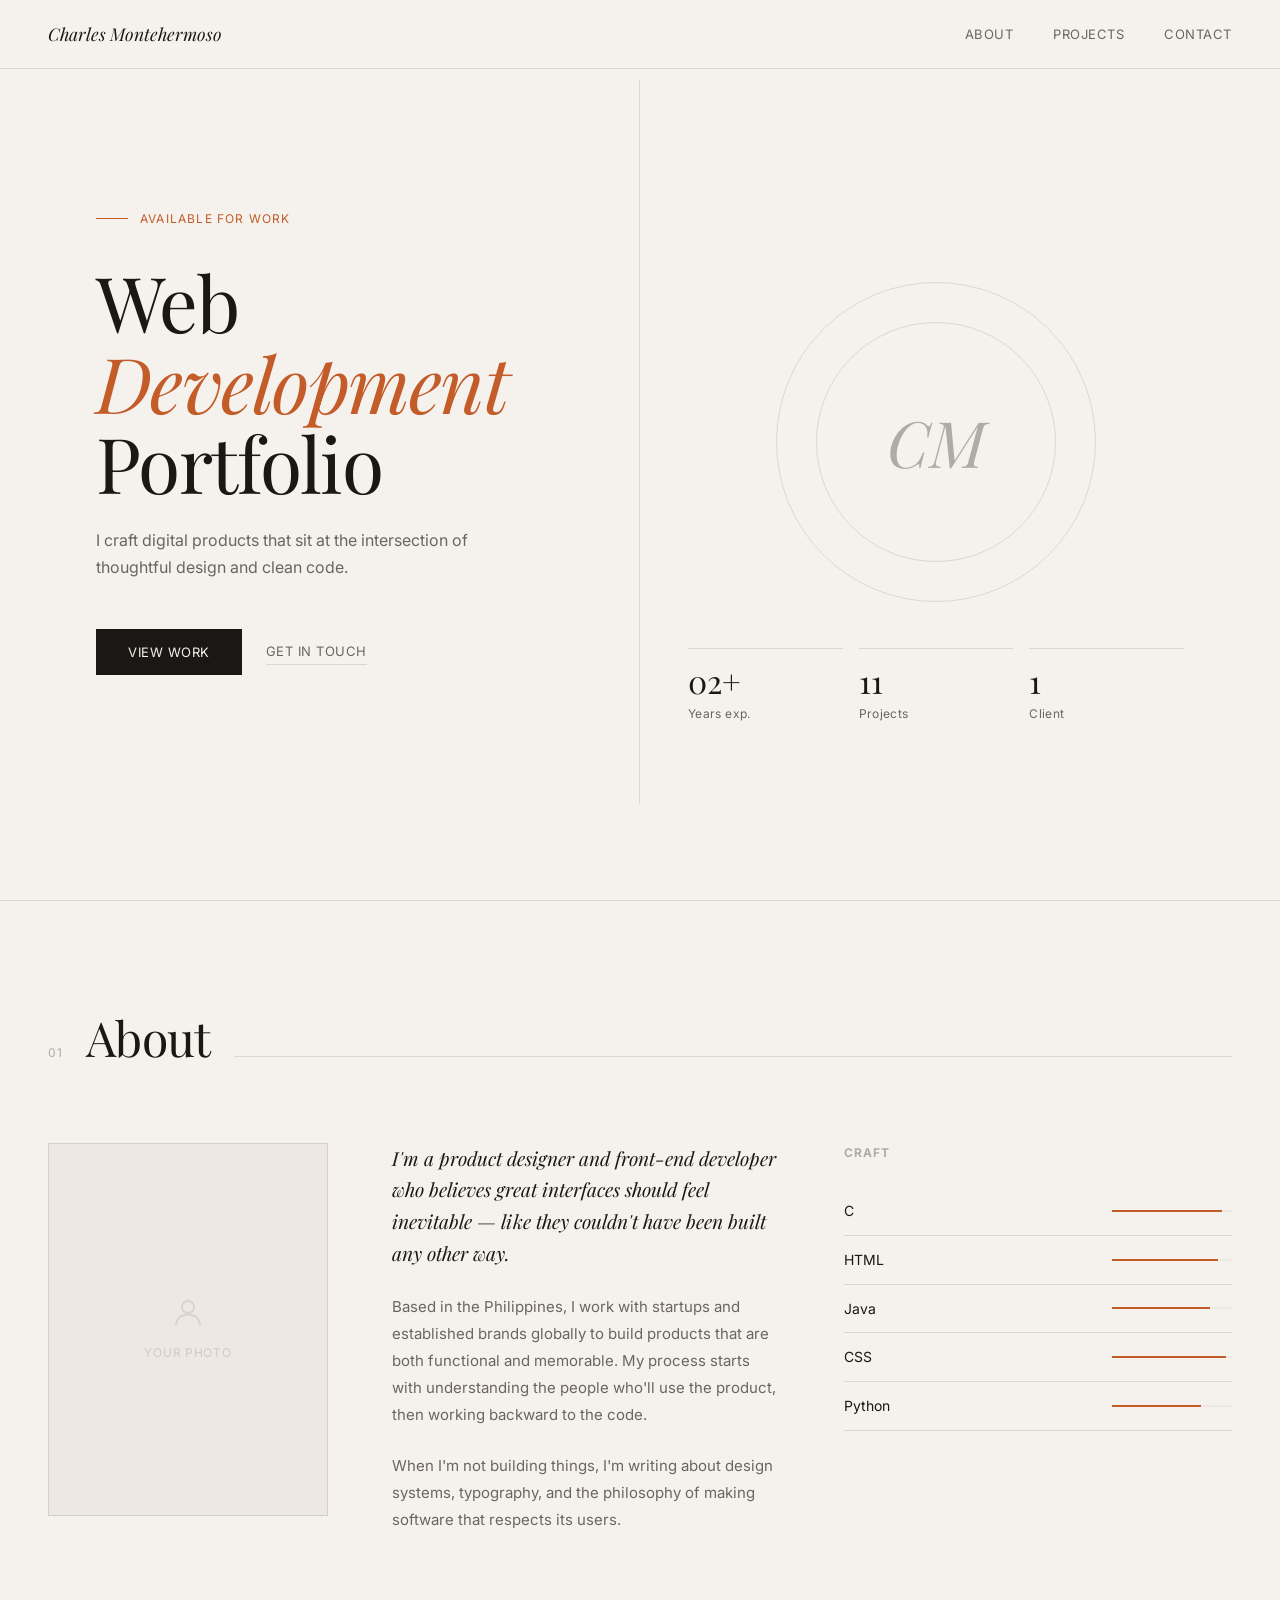
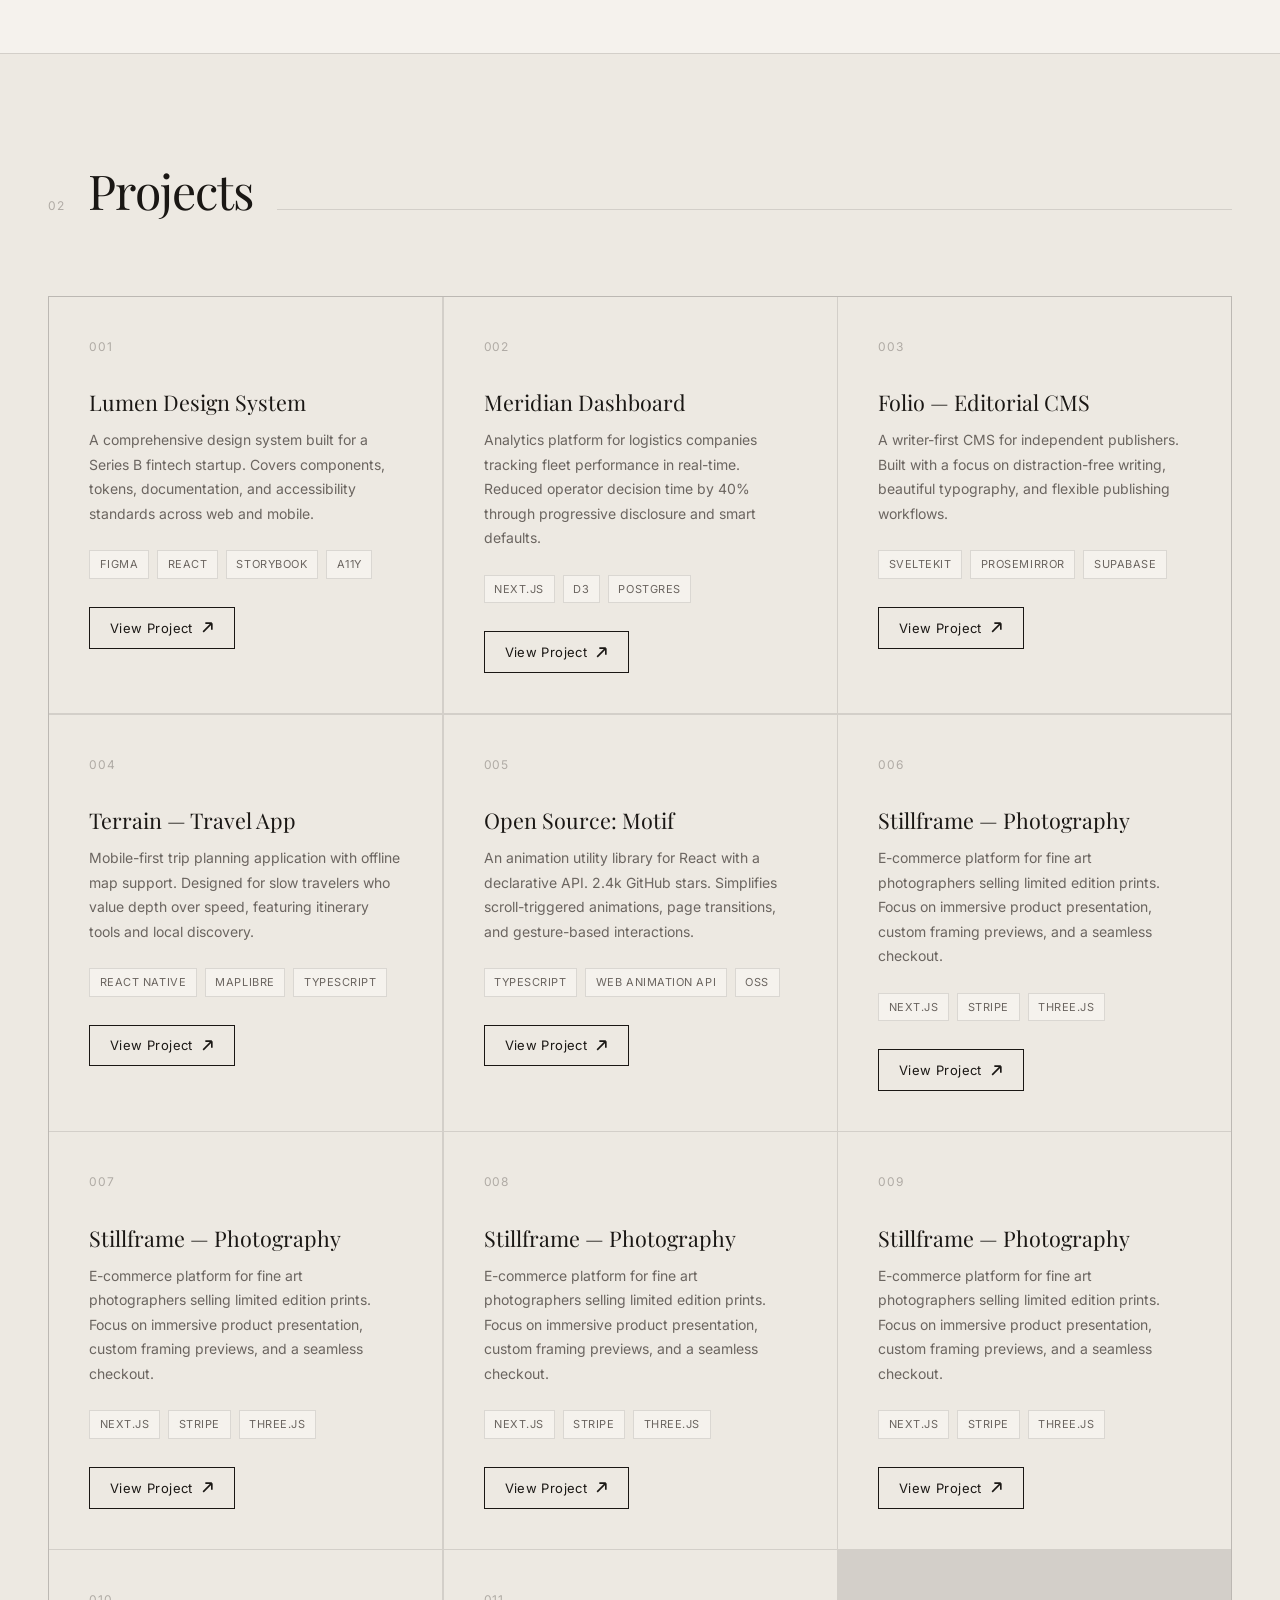
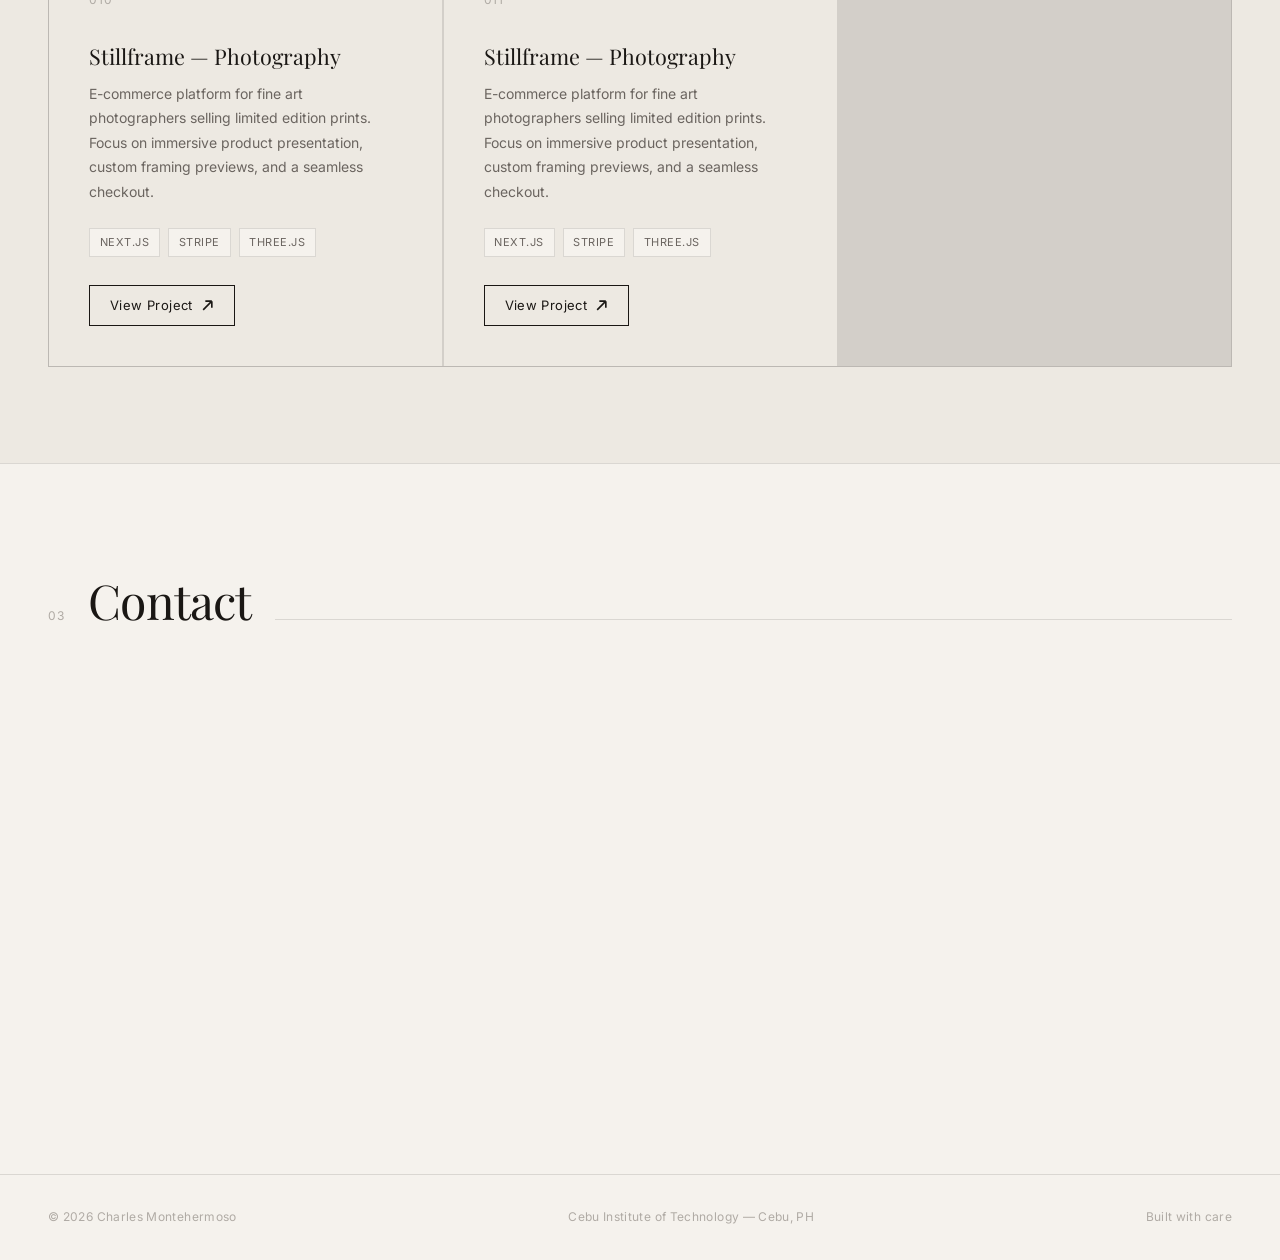
==== index.html @ 0e02dfb5 "first revise" ====
<!DOCTYPE html>
<html lang="en">
<head>
  <meta charset="UTF-8">
  <meta name="viewport" content="width=device-width, initial-scale=1.0">
  <title>Portfolio — Charles Montehermoso</title>
  <link href="https://fonts.googleapis.com/css2?family=Playfair+Display:ital,wght@0,400;0,500;1,400&family=Inter:wght@300;400;500&display=swap" rel="stylesheet">
  <link rel="stylesheet" href="style.css">
</head>
<body>

<nav>
  <a class="nav-logo" href="#hero">Charles Montehermoso</a>
  <ul class="nav-links">
    <li><a href="#about">About</a></li>
    <li><a href="#projects">Projects</a></li>
    <li><a href="#contact">Contact</a></li>
  </ul>
</nav>

<!-- HERO -->
<section id="hero">
  <div class="hero-left">
    <div class="hero-tag">Available for work</div>
    <h1 class="hero-name">
      Web<br><em>Development</em><br>Portfolio
    </h1>
    <p class="hero-desc">I craft digital products that sit at the intersection of thoughtful design and clean code.</p>
    <div class="hero-cta">
      <a class="btn-primary" href="#projects">View work</a>
      <a class="btn-secondary" href="#contact">Get in touch</a>
    </div>
  </div>
  <div class="hero-right">
    <div class="hero-graphic"></div>
    <div class="hero-stats">
      <div class="stat">
        <div class="stat-num">02+</div>
        <div class="stat-label">Years exp.</div>
      </div>
      <div class="stat">
        <div class="stat-num">11</div>
        <div class="stat-label">Projects</div>
      </div>
      <div class="stat">
        <div class="stat-num">1</div>
        <div class="stat-label">Client</div>
      </div>
    </div>
  </div>
</section>

<!-- ABOUT -->
<section id="about">
  <div class="section-header">
    <span class="section-num">01</span>
    <h2 class="section-title">About</h2>
    <div class="section-line"></div>
  </div>
  <div class="about-grid">

    <div class="about-photo fade-in">
      <div class="about-photo-placeholder">
        <svg viewBox="0 0 24 24" fill="none" stroke="currentColor" stroke-width="1.2">
          <circle cx="12" cy="8" r="4"/>
          <path d="M4 20c0-4 3.6-7 8-7s8 3 8 7"/>
        </svg>
        <span>Your photo</span>
      </div>
    </div>

    <div class="about-text fade-in">
      <p>I'm a product designer and front-end developer who believes great interfaces should feel inevitable — like they couldn't have been built any other way.</p>
      <p>Based in the Philippines, I work with startups and established brands globally to build products that are both functional and memorable. My process starts with understanding the people who'll use the product, then working backward to the code.</p>
      <p>When I'm not building things, I'm writing about design systems, typography, and the philosophy of making software that respects its users.</p>
    </div>

    <div class="about-skills fade-in">
      <h3>Craft</h3>
      <div class="skill-row">
        <span class="skill-name">C</span>
        <div class="skill-bar"><div class="skill-fill" style="width:92%;animation-delay:0.1s"></div></div>
      </div>
      <div class="skill-row">
        <span class="skill-name">HTML</span>
        <div class="skill-bar"><div class="skill-fill" style="width:88%;animation-delay:0.2s"></div></div>
      </div>
      <div class="skill-row">
        <span class="skill-name">Java</span>
        <div class="skill-bar"><div class="skill-fill" style="width:82%;animation-delay:0.3s"></div></div>
      </div>
      <div class="skill-row">
        <span class="skill-name">CSS</span>
        <div class="skill-bar"><div class="skill-fill" style="width:95%;animation-delay:0.4s"></div></div>
      </div>
      <div class="skill-row">
        <span class="skill-name">Python</span>
        <div class="skill-bar"><div class="skill-fill" style="width:74%;animation-delay:0.5s"></div></div>
      </div>
    </div>

  </div>
</section>

<!-- PROJECTS -->
<section id="projects">
  <div class="section-header">
    <span class="section-num">02</span>
    <h2 class="section-title">Projects</h2>
    <div class="section-line"></div>
  </div>
  <div class="projects-grid">

    <div class="project-card fade-in">
      <div class="project-num">001</div>
      <h3 class="project-title">Lumen Design System</h3>
      <p class="project-desc">A comprehensive design system built for a Series B fintech startup. Covers components, tokens, documentation, and accessibility standards across web and mobile.</p>
      <div class="project-tags">
        <span class="tag">Figma</span>
        <span class="tag">React</span>
        <span class="tag">Storybook</span>
        <span class="tag">A11y</span>
      </div>
      <a class="btn-view-project" href="">View Project <svg viewBox="0 0 12 12" fill="none" stroke="currentColor" stroke-width="1.5"><path d="M2 10L10 2M10 2H4M10 2v6"/></svg></a>
    </div>

    <div class="project-card fade-in">
      <div class="project-num">002</div>
      <h3 class="project-title">Meridian Dashboard</h3>
      <p class="project-desc">Analytics platform for logistics companies tracking fleet performance in real-time. Reduced operator decision time by 40% through progressive disclosure and smart defaults.</p>
      <div class="project-tags">
        <span class="tag">Next.js</span>
        <span class="tag">D3</span>
        <span class="tag">Postgres</span>
      </div>
      <a class="btn-view-project" href="">View Project <svg viewBox="0 0 12 12" fill="none" stroke="currentColor" stroke-width="1.5"><path d="M2 10L10 2M10 2H4M10 2v6"/></svg></a>
    </div>

    <div class="project-card fade-in">
      <div class="project-num">003</div>
      <h3 class="project-title">Folio — Editorial CMS</h3>
      <p class="project-desc">A writer-first CMS for independent publishers. Built with a focus on distraction-free writing, beautiful typography, and flexible publishing workflows.</p>
      <div class="project-tags">
        <span class="tag">SvelteKit</span>
        <span class="tag">ProseMirror</span>
        <span class="tag">Supabase</span>
      </div>
      <a class="btn-view-project" href="">View Project <svg viewBox="0 0 12 12" fill="none" stroke="currentColor" stroke-width="1.5"><path d="M2 10L10 2M10 2H4M10 2v6"/></svg></a>
    </div>

    <div class="project-card fade-in">
      <div class="project-num">004</div>
      <h3 class="project-title">Terrain — Travel App</h3>
      <p class="project-desc">Mobile-first trip planning application with offline map support. Designed for slow travelers who value depth over speed, featuring itinerary tools and local discovery.</p>
      <div class="project-tags">
        <span class="tag">React Native</span>
        <span class="tag">MapLibre</span>
        <span class="tag">TypeScript</span>
      </div>
      <a class="btn-view-project" href="">View Project <svg viewBox="0 0 12 12" fill="none" stroke="currentColor" stroke-width="1.5"><path d="M2 10L10 2M10 2H4M10 2v6"/></svg></a>
    </div>

    <div class="project-card fade-in">
      <div class="project-num">005</div>
      <h3 class="project-title">Open Source: Motif</h3>
      <p class="project-desc">An animation utility library for React with a declarative API. 2.4k GitHub stars. Simplifies scroll-triggered animations, page transitions, and gesture-based interactions.</p>
      <div class="project-tags">
        <span class="tag">TypeScript</span>
        <span class="tag">Web Animation API</span>
        <span class="tag">OSS</span>
      </div>
      <a class="btn-view-project" href="">View Project <svg viewBox="0 0 12 12" fill="none" stroke="currentColor" stroke-width="1.5"><path d="M2 10L10 2M10 2H4M10 2v6"/></svg></a>
    </div>

    <div class="project-card fade-in">
      <div class="project-num">006</div>
      <h3 class="project-title">Stillframe — Photography</h3>
      <p class="project-desc">E-commerce platform for fine art photographers selling limited edition prints. Focus on immersive product presentation, custom framing previews, and a seamless checkout.</p>
      <div class="project-tags">
        <span class="tag">Next.js</span>
        <span class="tag">Stripe</span>
        <span class="tag">Three.js</span>
      </div>
      <a class="btn-view-project" href="">View Project <svg viewBox="0 0 12 12" fill="none" stroke="currentColor" stroke-width="1.5"><path d="M2 10L10 2M10 2H4M10 2v6"/></svg></a>
    </div>

    <div class="project-card fade-in">
      <div class="project-num">007</div>
      <h3 class="project-title">Stillframe — Photography</h3>
      <p class="project-desc">E-commerce platform for fine art photographers selling limited edition prints. Focus on immersive product presentation, custom framing previews, and a seamless checkout.</p>
      <div class="project-tags">
        <span class="tag">Next.js</span>
        <span class="tag">Stripe</span>
        <span class="tag">Three.js</span>
      </div>
      <a class="btn-view-project" href="">View Project <svg viewBox="0 0 12 12" fill="none" stroke="currentColor" stroke-width="1.5"><path d="M2 10L10 2M10 2H4M10 2v6"/></svg></a>
    </div>

    <div class="project-card fade-in">
      <div class="project-num">008</div>
      <h3 class="project-title">Stillframe — Photography</h3>
      <p class="project-desc">E-commerce platform for fine art photographers selling limited edition prints. Focus on immersive product presentation, custom framing previews, and a seamless checkout.</p>
      <div class="project-tags">
        <span class="tag">Next.js</span>
        <span class="tag">Stripe</span>
        <span class="tag">Three.js</span>
      </div>
      <a class="btn-view-project" href="">View Project <svg viewBox="0 0 12 12" fill="none" stroke="currentColor" stroke-width="1.5"><path d="M2 10L10 2M10 2H4M10 2v6"/></svg></a>
    </div>

    <div class="project-card fade-in">
      <div class="project-num">009</div>
      <h3 class="project-title">Stillframe — Photography</h3>
      <p class="project-desc">E-commerce platform for fine art photographers selling limited edition prints. Focus on immersive product presentation, custom framing previews, and a seamless checkout.</p>
      <div class="project-tags">
        <span class="tag">Next.js</span>
        <span class="tag">Stripe</span>
        <span class="tag">Three.js</span>
      </div>
      <a class="btn-view-project" href="">View Project <svg viewBox="0 0 12 12" fill="none" stroke="currentColor" stroke-width="1.5"><path d="M2 10L10 2M10 2H4M10 2v6"/></svg></a>
    </div>

    <div class="project-card fade-in">
      <div class="project-num">010</div>
      <h3 class="project-title">Stillframe — Photography</h3>
      <p class="project-desc">E-commerce platform for fine art photographers selling limited edition prints. Focus on immersive product presentation, custom framing previews, and a seamless checkout.</p>
      <div class="project-tags">
        <span class="tag">Next.js</span>
        <span class="tag">Stripe</span>
        <span class="tag">Three.js</span>
      </div>
      <a class="btn-view-project" href="">View Project <svg viewBox="0 0 12 12" fill="none" stroke="currentColor" stroke-width="1.5"><path d="M2 10L10 2M10 2H4M10 2v6"/></svg></a>
    </div>

    <div class="project-card fade-in">
      <div class="project-num">011</div>
      <h3 class="project-title">Stillframe — Photography</h3>
      <p class="project-desc">E-commerce platform for fine art photographers selling limited edition prints. Focus on immersive product presentation, custom framing previews, and a seamless checkout.</p>
      <div class="project-tags">
        <span class="tag">Next.js</span>
        <span class="tag">Stripe</span>
        <span class="tag">Three.js</span>
      </div>
      <a class="btn-view-project" href="">View Project <svg viewBox="0 0 12 12" fill="none" stroke="currentColor" stroke-width="1.5"><path d="M2 10L10 2M10 2H4M10 2v6"/></svg></a>
    </div>
  </div>
</section>

<!-- CONTACT -->
<section id="contact">
  <div class="section-header">
    <span class="section-num">03</span>
    <h2 class="section-title">Contact</h2>
    <div class="section-line"></div>
  </div>
  <div class="contact-grid">

    <div class="fade-in">
      <p class="contact-intro">Have a project in mind? I'd love to hear about it.</p>
      <div class="contact-links">
        <a class="contact-link" href="mailto:charles.montehermoso@cit.edu">
          <span>charles.montehermoso@cit.edu</span>
          <span>Email</span>
        </a>
        <a class="contact-link" href="#">
          <span>@charlesmontehermoso</span>
          <span>Twitter / X</span>
        </a>
        <a class="contact-link" href="#">
          <span>ALonelyMoose</span>
          <span>GitHub</span>
        </a>
        <a class="contact-link" href="#">
          <span>Charles Montehermoso</span>
          <span>LinkedIn</span>
        </a>
      </div>
    </div>

    <div class="contact-form fade-in">
      <input class="form-field" type="text" placeholder="Your name">
      <input class="form-field" type="email" placeholder="Email address">
      <textarea class="form-field" rows="5" placeholder="Tell me about your project..."></textarea>
      <button class="form-submit" onclick="this.textContent='Sent ✓';this.style.background='#2a7a4a'">Send message</button>
    </div>

  </div>
</section>

<footer>
  <span>© 2026 Charles Montehermoso</span>
  <span>Cebu Institute of Technology — Cebu, PH</span>
  <span>Built with care</span>
</footer>

<script>
  const observer = new IntersectionObserver((entries) => {
    entries.forEach((entry, i) => {
      if (entry.isIntersecting) {
        setTimeout(() => entry.target.classList.add('visible'), i * 80);
      }
    });
  }, { threshold: 0.1 });

  document.querySelectorAll('.fade-in').forEach(el => observer.observe(el));
</script>

</body>
</html>
---- style.css ----
*, *::before, *::after {
  box-sizing: border-box;
  margin: 0;
  padding: 0;
}

:root {
  --ink: #1a1714;
  --ink-muted: #6b6560;
  --ink-faint: #b0aba5;
  --paper: #f5f2ed;
  --paper-warm: #ede9e2;
  --accent: #c45c2a;
  --accent-light: #f0e0d6;
  --border: rgba(26, 23, 20, 0.12);
  --sans: 'Inter', system-ui, sans-serif;
  --serif: 'Playfair Display', Georgia, serif;
}

html {
  scroll-behavior: smooth;
}

body {
  font-family: var(--sans);
  background: var(--paper);
  color: var(--ink);
  font-size: 14px;
  line-height: 1.7;
  cursor: crosshair;
}

/* ─── NAV ─────────────────────────────────────────── */

nav {
  position: fixed;
  top: 0;
  left: 0;
  right: 0;
  z-index: 100;
  display: flex;
  justify-content: space-between;
  align-items: center;
  padding: 1.2rem 3rem;
  background: rgba(245, 242, 237, 0.85);
  backdrop-filter: blur(12px);
  border-bottom: 1px solid var(--border);
}

.nav-logo {
  font-family: var(--serif);
  font-size: 1.1rem;
  color: var(--ink);
  text-decoration: none;
  font-style: italic;
}

.nav-links {
  display: flex;
  gap: 2.5rem;
  list-style: none;
}

.nav-links a {
  text-decoration: none;
  color: var(--ink-muted);
  font-size: 13px;
  letter-spacing: 0.04em;
  text-transform: uppercase;
  transition: color 0.2s;
  position: relative;
}

.nav-links a::after {
  content: '';
  position: absolute;
  bottom: -2px;
  left: 0;
  right: 0;
  height: 1px;
  background: var(--accent);
  transform: scaleX(0);
  transition: transform 0.2s;
  transform-origin: left;
}

.nav-links a:hover {
  color: var(--ink);
}

.nav-links a:hover::after {
  transform: scaleX(1);
}

/* ─── HERO ────────────────────────────────────────── */

#hero {
  min-height: 100vh;
  display: grid;
  grid-template-columns: 1fr 1fr;
  padding-top: 5rem;
}

.hero-left {
  padding: 5rem 3rem;
  display: flex;
  flex-direction: column;
  justify-content: center;
  border-right: 1px solid var(--border);
}

.hero-tag {
  font-size: 12px;
  letter-spacing: 0.1em;
  text-transform: uppercase;
  color: var(--accent);
  margin-bottom: 2rem;
  display: flex;
  align-items: center;
  gap: 0.75rem;
}

.hero-tag::before {
  content: '';
  display: block;
  width: 2rem;
  height: 1px;
  background: var(--accent);
}

.hero-name {
  font-family: var(--serif);
  font-size: clamp(3.5rem, 6vw, 5.5rem);
  font-weight: 300;
  line-height: 1.05;
  letter-spacing: -0.02em;
  color: var(--ink);
  margin-bottom: 1.5rem;
}

.hero-name em {

  color: var(--accent);
}

.hero-desc {
  font-size: 16px;
  color: var(--ink-muted);
  max-width: 380px;
  line-height: 1.7;
  margin-bottom: 3rem;
}

.hero-cta {
  display: inline-flex;
  gap: 1.5rem;
  align-items: center;
}

.btn-primary {
  background: var(--ink);
  color: var(--paper);
  padding: 0.75rem 2rem;
  text-decoration: none;
  font-size: 13px;
  letter-spacing: 0.04em;
  text-transform: uppercase;
  transition: background 0.2s, transform 0.1s;
  cursor: pointer;
  border: none;
}

.btn-primary:hover {
  background: var(--accent);
}

.btn-secondary {
  color: var(--ink-muted);
  text-decoration: none;
  font-size: 13px;
  letter-spacing: 0.04em;
  text-transform: uppercase;
  border-bottom: 1px solid var(--border);
  padding-bottom: 2px;
  transition: color 0.2s, border-color 0.2s;
}

.btn-secondary:hover {
  color: var(--ink);
  border-color: var(--ink);
}

.hero-right {
  padding: 5rem 3rem;
  display: flex;
  flex-direction: column;
  justify-content: flex-end;
  position: relative;
  overflow: hidden;
}

.hero-graphic {
  position: absolute;
  top: 50%;
  left: 50%;
  transform: translate(-50%, -50%);
  width: 320px;
  height: 320px;
  border-radius: 50%;
  border: 1px solid var(--border);
  display: flex;
  align-items: center;
  justify-content: center;
}

.hero-graphic::before {
  content: '';
  width: 240px;
  height: 240px;
  border-radius: 50%;
  border: 1px solid var(--border);
  position: absolute;
  animation: spin 20s linear infinite;
}

.hero-graphic::after {
  content: 'CM';
  font-family: var(--serif);
  font-size: 4rem;
  font-style: italic;
  color: var(--ink-faint);
  font-weight: 300;
}

@keyframes spin {
  from { transform: rotate(0deg) translate(60px) rotate(0deg); }
  to   { transform: rotate(360deg) translate(60px) rotate(-360deg); }
}

.hero-stats {
  display: grid;
  grid-template-columns: repeat(3, 1fr);
  gap: 1rem;
  position: relative;
  z-index: 1;
}

.stat {
  border-top: 1px solid var(--border);
  padding-top: 1rem;
}

.stat-num {
  font-family: var(--serif);
  font-size: 2rem;
  font-weight: 300;
  color: var(--ink);
  line-height: 1;
  margin-bottom: 0.4rem;
}

.stat-label {
  font-size: 12px;
  color: var(--ink-muted);
  letter-spacing: 0.03em;
}

/* ─── SECTIONS (shared) ───────────────────────────── */

section {
  padding: 6rem 3rem;
}

.section-header {
  display: flex;
  align-items: baseline;
  gap: 1.5rem;
  margin-bottom: 4rem;
}

.section-num {
  font-size: 12px;
  color: var(--ink-faint);
  letter-spacing: 0.06em;
}

.section-title {
  font-family: var(--serif);
  font-size: clamp(2rem, 4vw, 3rem);
  font-weight: 300;
  letter-spacing: -0.02em;
  color: var(--ink);
}

.section-line {
  flex: 1;
  height: 1px;
  background: var(--border);
}

/* ─── ABOUT ───────────────────────────────────────── */

#about {
  border-top: 1px solid var(--border);
}

.about-grid {
  display: grid;
  grid-template-columns: 280px 1fr 1fr;
  gap: 4rem;
  align-items: start;
}

.about-photo {
  width: 100%;
  aspect-ratio: 3 / 4;
  background: var(--paper-warm);
  border: 1px solid var(--border);
  display: flex;
  flex-direction: column;
  align-items: center;
  justify-content: center;
  gap: 0.75rem;
  color: var(--ink-faint);
  position: relative;
  overflow: hidden;
}

.about-photo img {
  width: 100%;
  height: 100%;
  object-fit: cover;
  display: block;
}

.about-photo-placeholder {
  display: flex;
  flex-direction: column;
  align-items: center;
  gap: 0.75rem;
}

.about-photo-placeholder svg {
  width: 36px;
  height: 36px;
  opacity: 0.35;
}

.about-photo-placeholder span {
  font-size: 12px;
  letter-spacing: 0.06em;
  text-transform: uppercase;
  opacity: 0.5;
}

.about-text p {
  color: var(--ink-muted);
  line-height: 1.8;
  margin-bottom: 1.5rem;
  font-size: 15px;
}

.about-text p:first-child {
  font-family: var(--serif);
  font-size: 1.2rem;
  font-weight: 400;
  color: var(--ink);
  line-height: 1.65;
  font-style: italic;
}

.about-skills h3 {
  font-size: 12px;
  letter-spacing: 0.08em;
  text-transform: uppercase;
  color: var(--ink-faint);
  margin-bottom: 1.5rem;
}

.skill-row {
  display: flex;
  align-items: center;
  justify-content: space-between;
  padding: 0.75rem 0;
  border-bottom: 1px solid var(--border);
}

.skill-name {
  color: var(--ink);
  font-size: 14px;
}

.skill-bar {
  width: 120px;
  height: 2px;
  background: var(--paper-warm);
  position: relative;
  overflow: hidden;
}

.skill-fill {
  position: absolute;
  top: 0;
  left: 0;
  bottom: 0;
  background: var(--accent);
  transform-origin: left;
  animation: fillBar 1s ease-out forwards;
  transform: scaleX(0);
}

@keyframes fillBar {
  to { transform: scaleX(1); }
}

/* ─── PROJECTS ────────────────────────────────────── */

#projects {
  background: var(--paper-warm);
  border-top: 1px solid var(--border);
}

.projects-grid {
  display: grid;
  grid-template-columns: repeat(auto-fit, minmax(300px, 1fr));
  gap: 1.5px;
  background: var(--border);
  border: 1px solid var(--border);
}

.project-card {
  background: var(--paper-warm);
  padding: 2.5rem;
  transition: background 0.2s;
  cursor: pointer;
  position: relative;
  overflow: hidden;
}

.project-card:hover {
  background: var(--accent-light);
}

.project-num {
  font-size: 12px;
  color: var(--ink-faint);
  letter-spacing: 0.08em;
  margin-bottom: 2rem;
}

.project-title {
  font-family: var(--serif);
  font-size: 1.35rem;
  font-weight: 400;
  color: var(--ink);
  margin-bottom: 0.75rem;
  line-height: 1.25;
}

.project-desc {
  font-size: 14px;
  color: var(--ink-muted);
  line-height: 1.75;
  margin-bottom: 1.5rem;
}

.project-tags {
  display: flex;
  flex-wrap: wrap;
  gap: 0.5rem;
  margin-bottom: 1.75rem;
}

.tag {
  font-size: 11px;
  letter-spacing: 0.05em;
  text-transform: uppercase;
  color: var(--ink-muted);
  border: 1px solid var(--border);
  padding: 0.25rem 0.6rem;
  background: var(--paper);
}

.btn-view-project {
  display: inline-flex;
  align-items: center;
  gap: 0.5rem;
  background: transparent;
  border: 1px solid var(--ink);
  color: var(--ink);
  padding: 0.55rem 1.25rem;
  font-family: var(--sans);
  font-size: 13px;
  letter-spacing: 0.03em;
  text-decoration: none;
  transition: background 0.2s, color 0.2s;
}

.btn-view-project:hover {
  background: var(--ink);
  color: var(--paper);
}

.btn-view-project svg {
  width: 13px;
  height: 13px;
  transition: transform 0.2s;
}

.btn-view-project:hover svg {
  transform: translate(2px, -2px);
}

/* ─── CONTACT ─────────────────────────────────────── */

#contact {
  border-top: 1px solid var(--border);
}

.contact-grid {
  display: grid;
  grid-template-columns: 1fr 1fr;
  gap: 5rem;
  align-items: start;
}

.contact-intro {
  font-family: var(--serif);
  font-size: 1.3rem;
  font-weight: 300;
  font-style: italic;
  color: var(--ink);
  line-height: 1.6;
  margin-bottom: 2rem;
}

.contact-links {
  display: flex;
  flex-direction: column;
  gap: 1rem;
}

.contact-link {
  display: flex;
  align-items: center;
  justify-content: space-between;
  padding: 1.25rem 0;
  border-bottom: 1px solid var(--border);
  text-decoration: none;
  color: var(--ink);
  transition: color 0.2s;
}

.contact-link:hover {
  color: var(--accent);
}

.contact-link span:first-child {
  font-size: 14px;
}

.contact-link span:last-child {
  font-size: 12px;
  color: var(--ink-faint);
  letter-spacing: 0.03em;
}

.contact-form {
  display: flex;
  flex-direction: column;
  gap: 0;
}

.form-field {
  border: none;
  border-bottom: 1px solid var(--border);
  background: transparent;
  padding: 1.25rem 0;
  font-family: var(--sans);
  font-size: 15px;
  color: var(--ink);
  outline: none;
  transition: border-color 0.2s;
  width: 100%;
  resize: none;
}

.form-field::placeholder {
  color: var(--ink-faint);
}

.form-field:focus {
  border-color: var(--ink);
}

.form-submit {
  margin-top: 2rem;
  background: var(--ink);
  color: var(--paper);
  border: none;
  padding: 1rem 2.5rem;
  font-family: var(--sans);
  font-size: 13px;
  letter-spacing: 0.06em;
  text-transform: uppercase;
  cursor: crosshair;
  align-self: flex-start;
  transition: background 0.2s;
}

.form-submit:hover {
  background: var(--accent);
}

/* ─── FOOTER ──────────────────────────────────────── */

footer {
  border-top: 1px solid var(--border);
  padding: 2rem 3rem;
  display: flex;
  justify-content: space-between;
  align-items: center;
  font-size: 12px;
  color: var(--ink-faint);
  letter-spacing: 0.03em;
}

/* ─── ANIMATIONS ──────────────────────────────────── */

.fade-in {
  opacity: 0;
  transform: translateY(20px);
  transition: opacity 0.6s ease, transform 0.6s ease;
}

.fade-in.visible {
  opacity: 1;
  transform: translateY(0);
}

/* ─── RESPONSIVE ──────────────────────────────────── */

@media (max-width: 768px) {
  nav { padding: 1rem 1.5rem; }
  .nav-links { gap: 1.5rem; }
  #hero { grid-template-columns: 1fr; }
  .hero-right { display: none; }
  .hero-left { padding: 5rem 1.5rem 3rem; }
  section { padding: 4rem 1.5rem; }
  .about-grid,
  .contact-grid { grid-template-columns: 1fr; gap: 2.5rem; }
  .about-photo { max-width: 240px; }
  footer { flex-direction: column; gap: 1rem; text-align: center; }
}
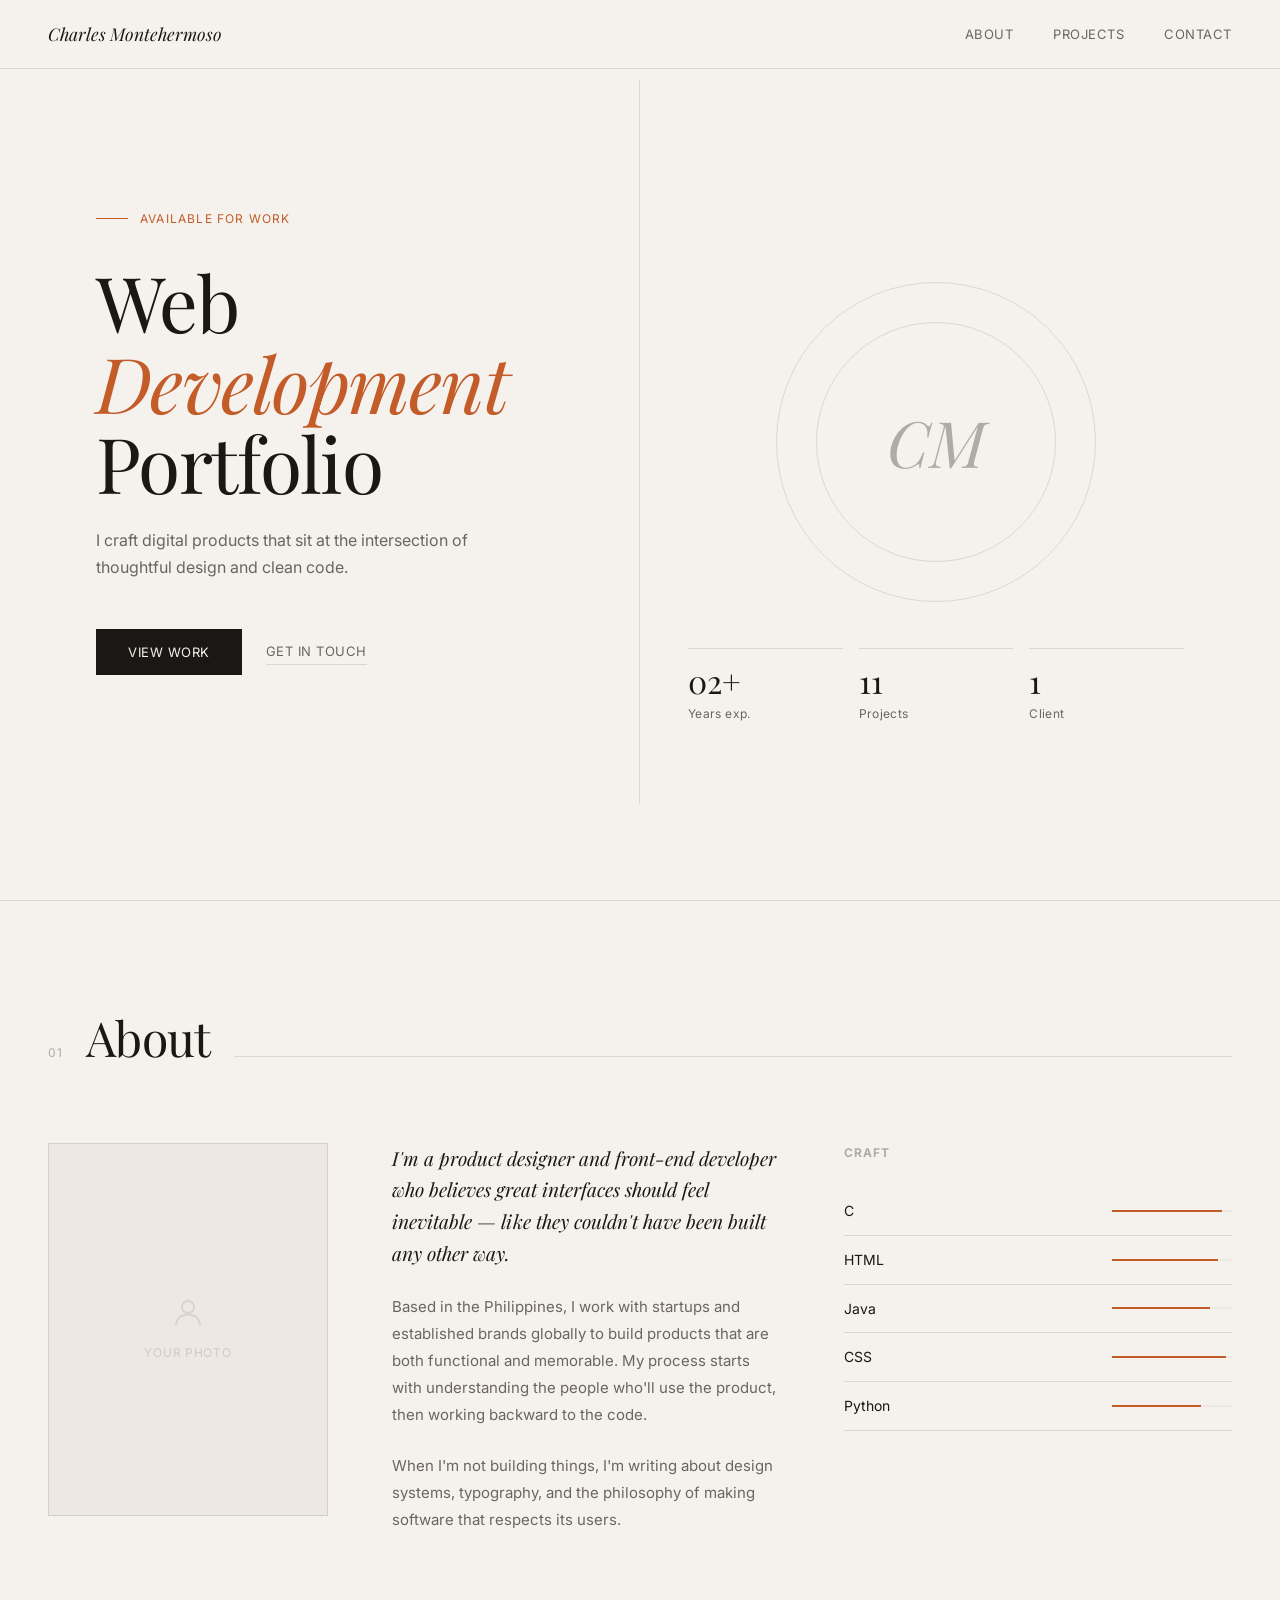
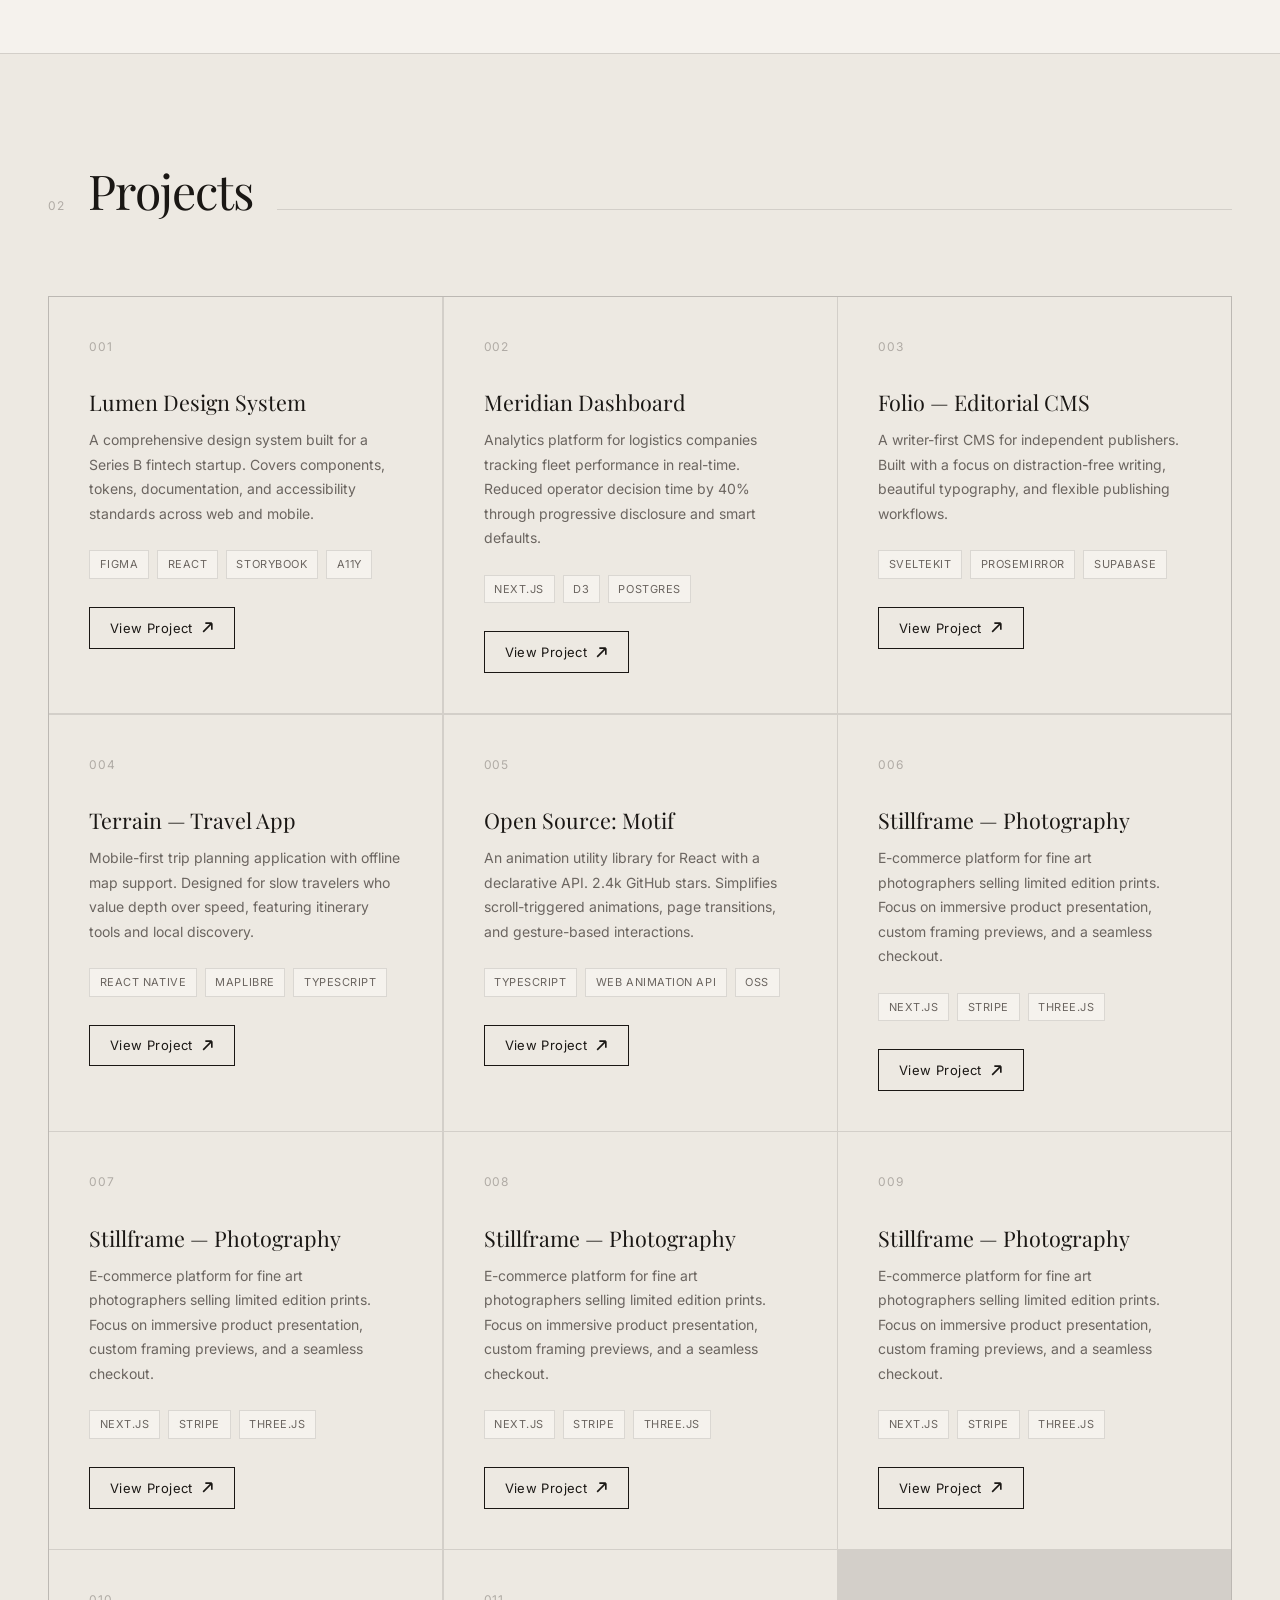
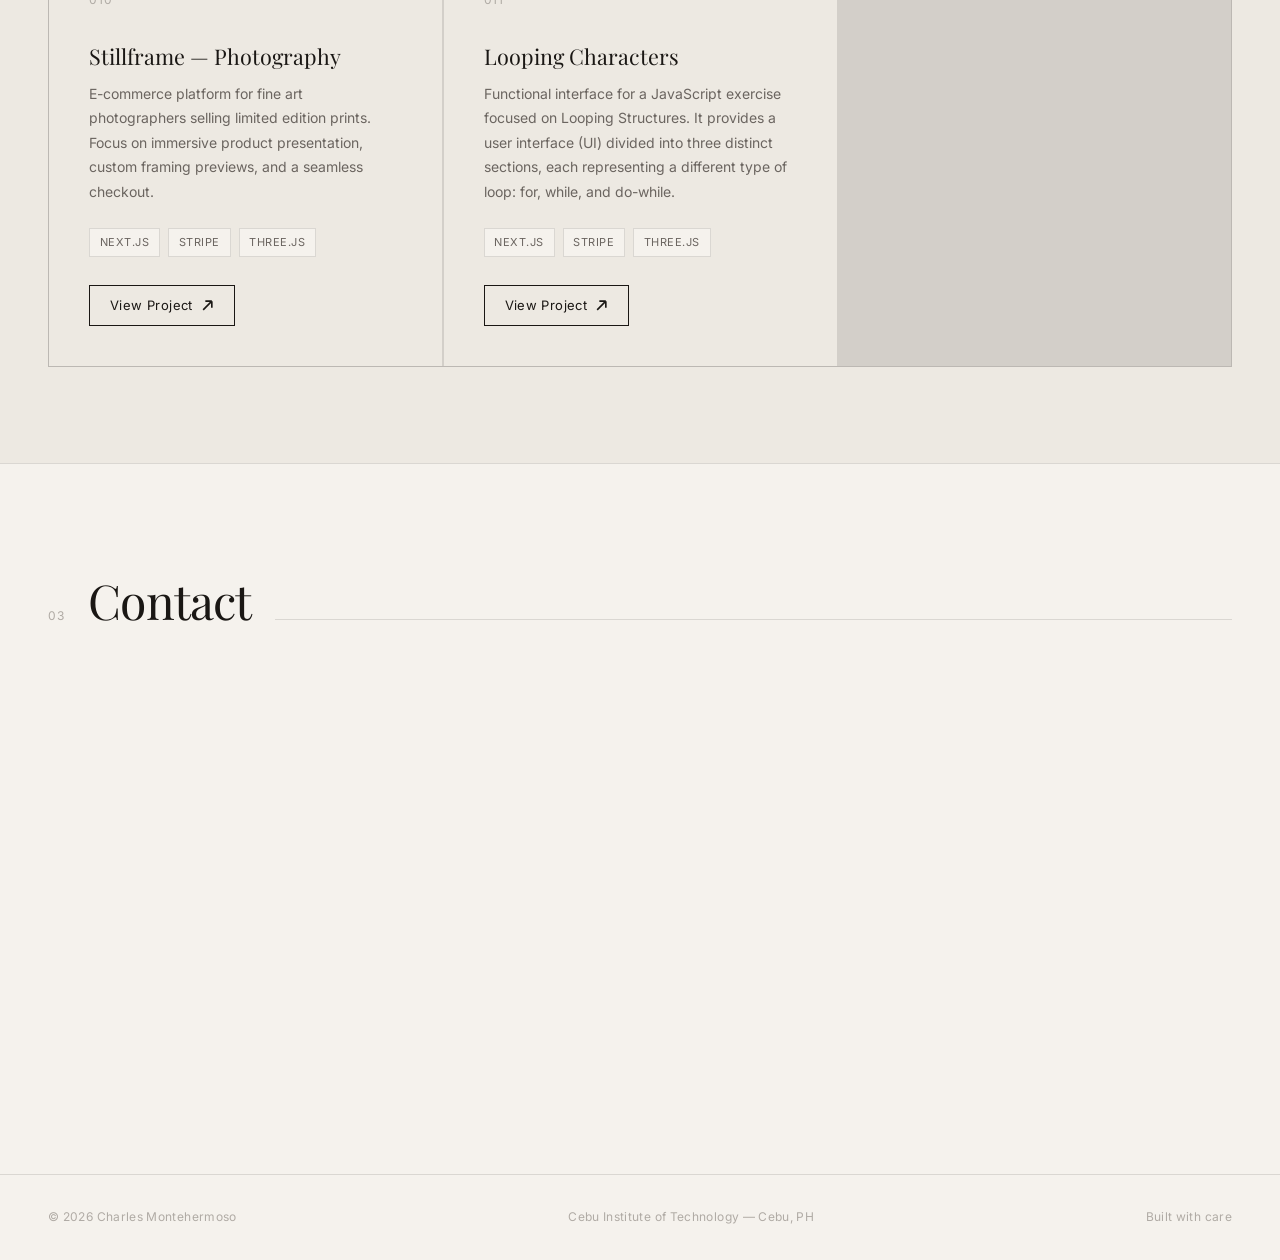
==== commit caccf5a7: "second revise" ====
--- a/index.html
+++ b/index.html
@@ -234,8 +234,8 @@
 
     <div class="project-card fade-in">
       <div class="project-num">011</div>
-      <h3 class="project-title">Stillframe — Photography</h3>
-      <p class="project-desc">E-commerce platform for fine art photographers selling limited edition prints. Focus on immersive product presentation, custom framing previews, and a seamless checkout.</p>
+      <h3 class="project-title">Looping Characters</h3>
+      <p class="project-desc">Functional interface for a JavaScript exercise focused on Looping Structures. It provides a user interface (UI) divided into three distinct sections, each representing a different type of loop: for, while, and do-while.</p>
       <div class="project-tags">
         <span class="tag">Next.js</span>
         <span class="tag">Stripe</span>
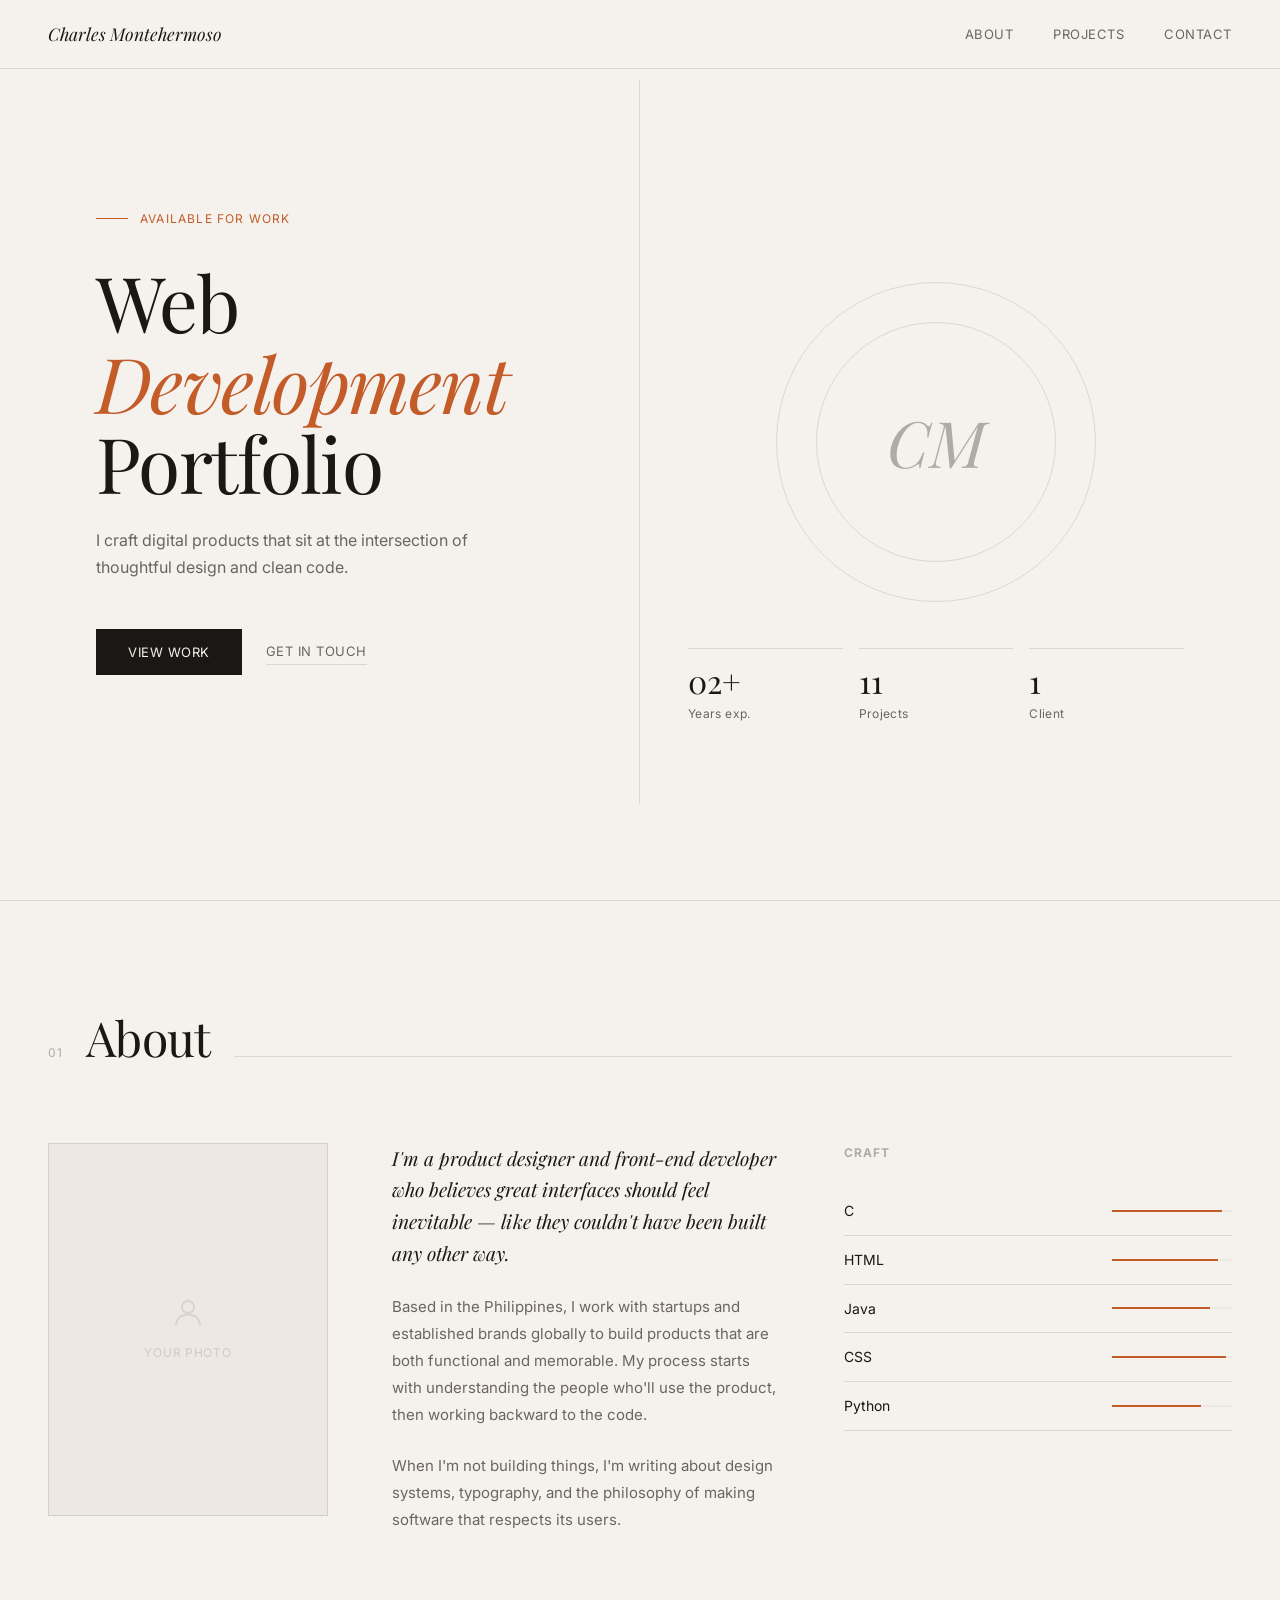
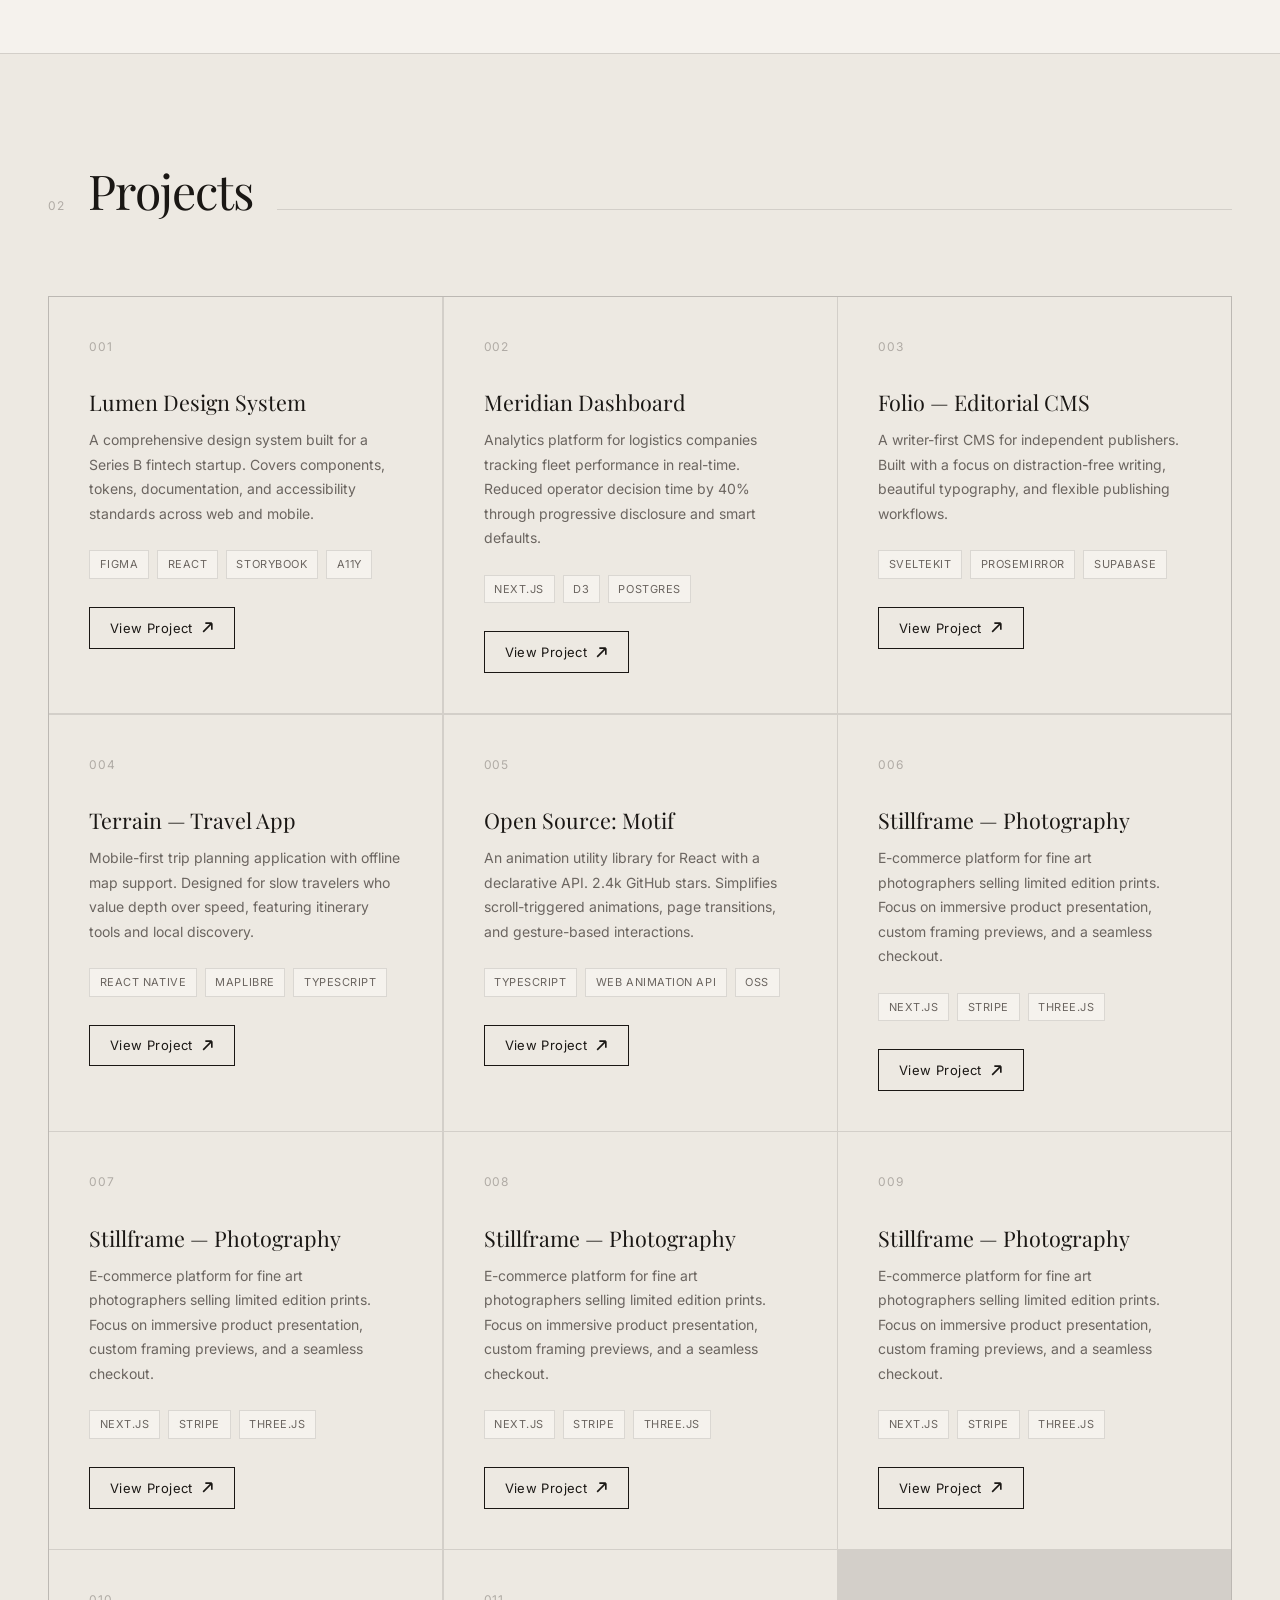
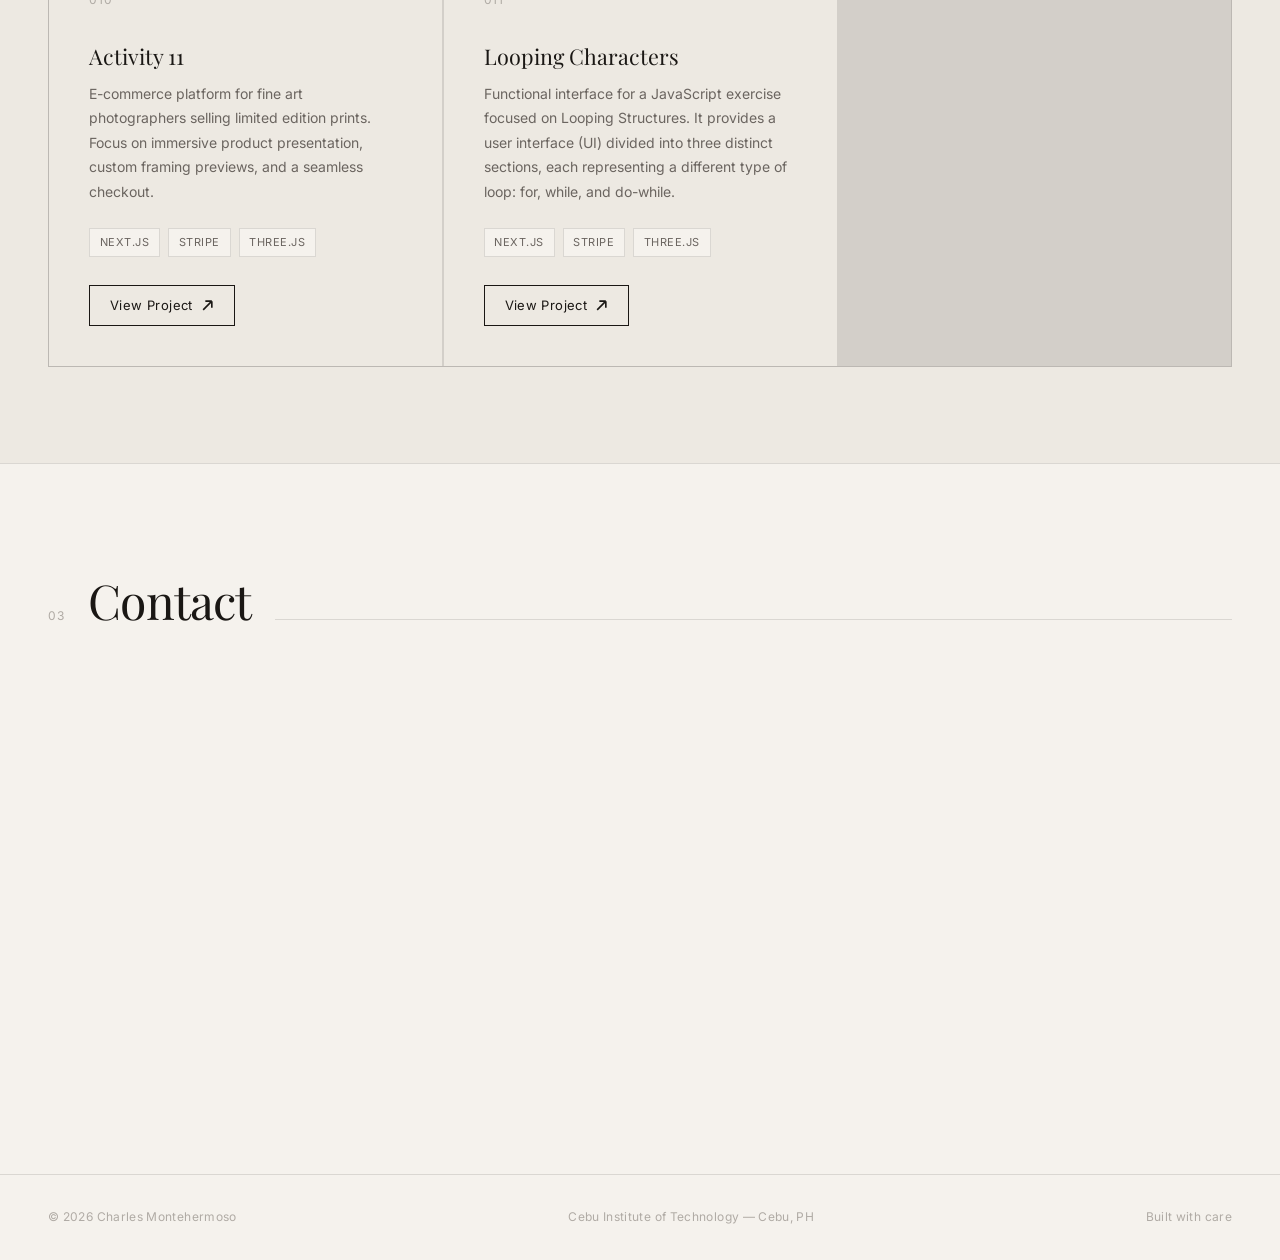
==== commit fa9218ee: "please work please work" ====
--- a/index.html
+++ b/index.html
@@ -222,7 +222,7 @@
 
     <div class="project-card fade-in">
       <div class="project-num">010</div>
-      <h3 class="project-title">Stillframe — Photography</h3>
+      <h3 class="project-title">Activity 11</h3>
       <p class="project-desc">E-commerce platform for fine art photographers selling limited edition prints. Focus on immersive product presentation, custom framing previews, and a seamless checkout.</p>
       <div class="project-tags">
         <span class="tag">Next.js</span>
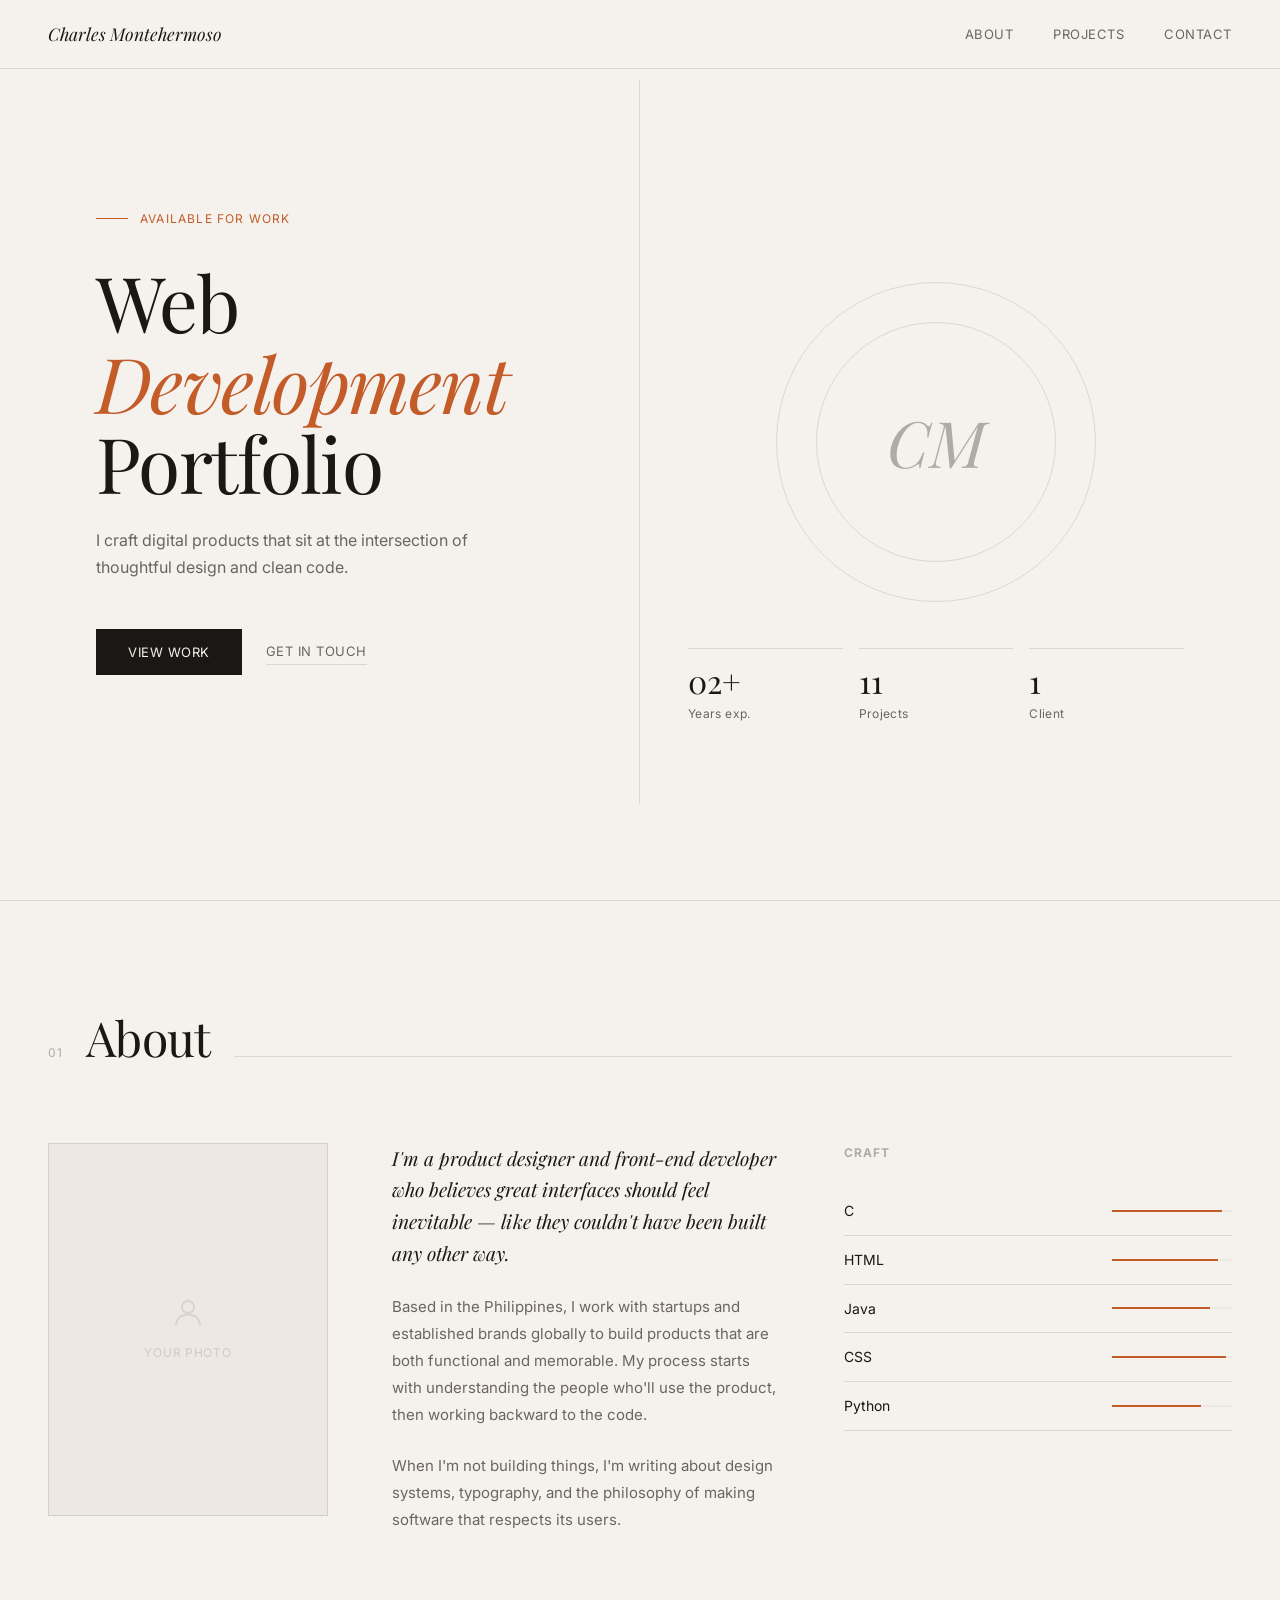
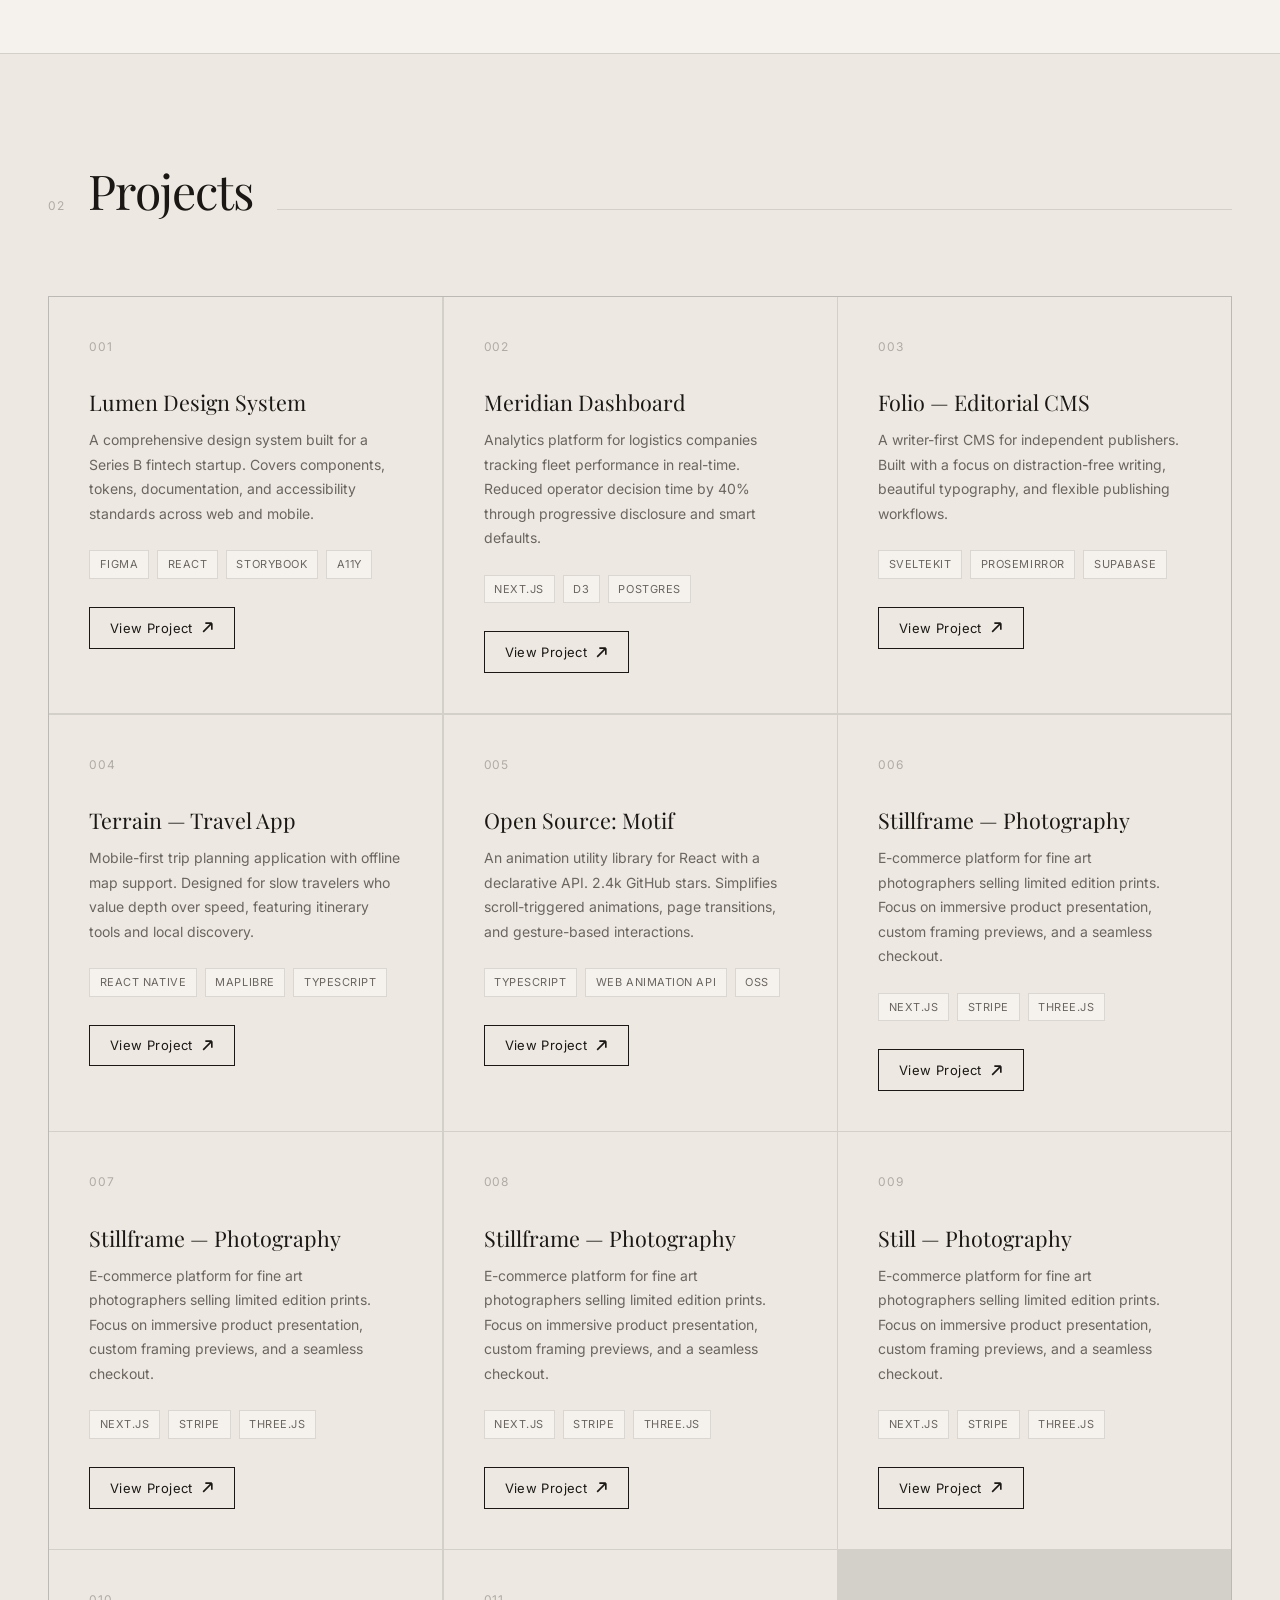
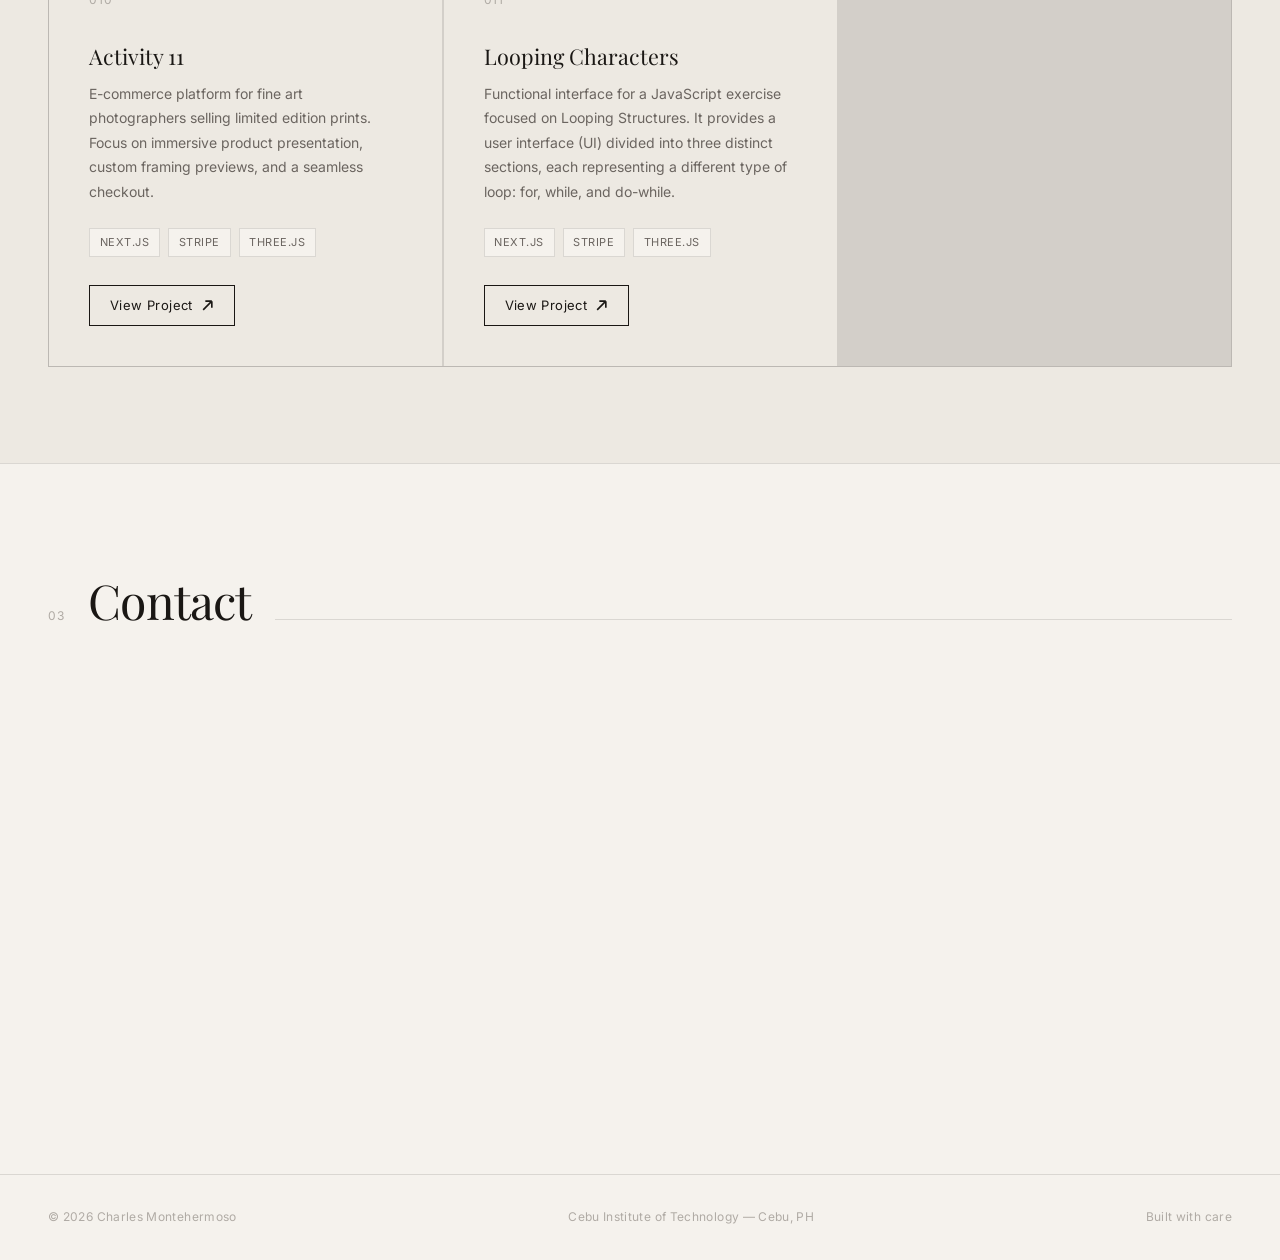
==== commit d8b179f9: "commit" ====
--- a/index.html
+++ b/index.html
@@ -210,7 +210,7 @@
 
     <div class="project-card fade-in">
       <div class="project-num">009</div>
-      <h3 class="project-title">Stillframe — Photography</h3>
+      <h3 class="project-title">Still — Photography</h3>
       <p class="project-desc">E-commerce platform for fine art photographers selling limited edition prints. Focus on immersive product presentation, custom framing previews, and a seamless checkout.</p>
       <div class="project-tags">
         <span class="tag">Next.js</span>
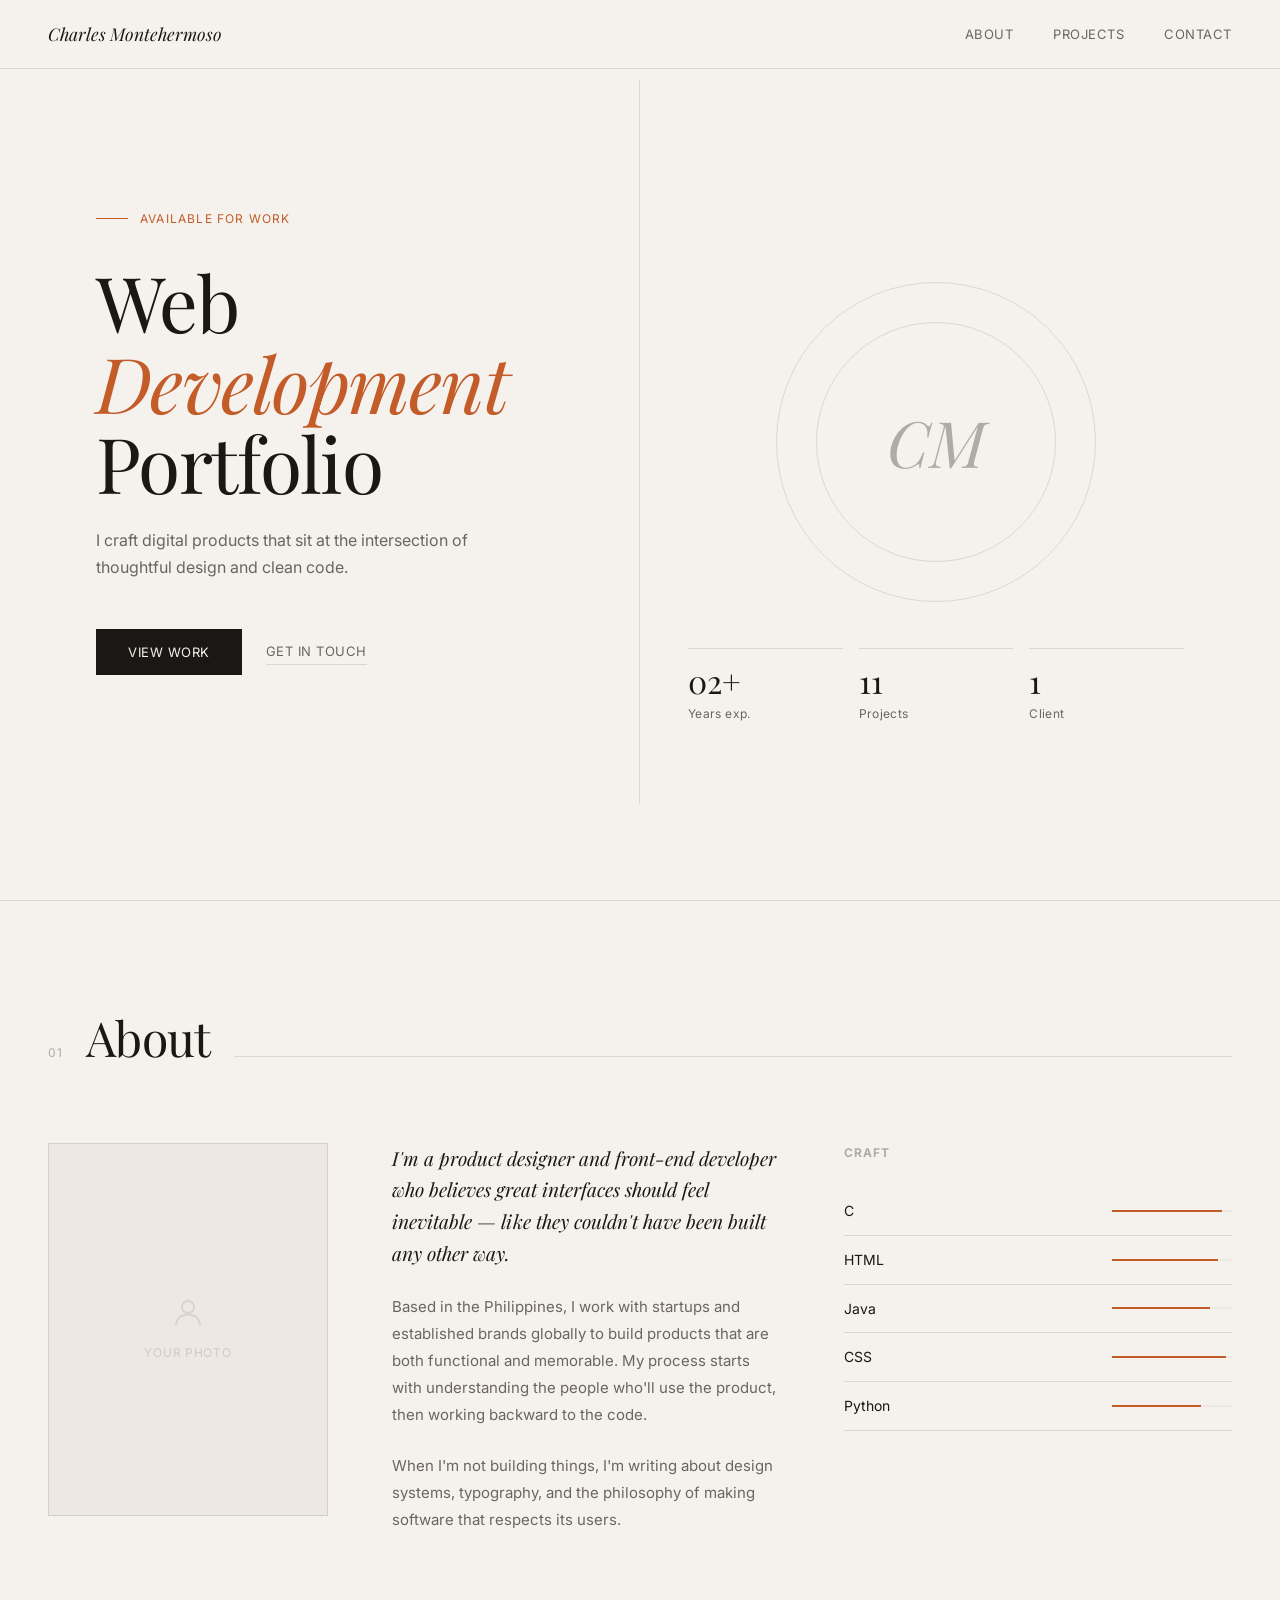
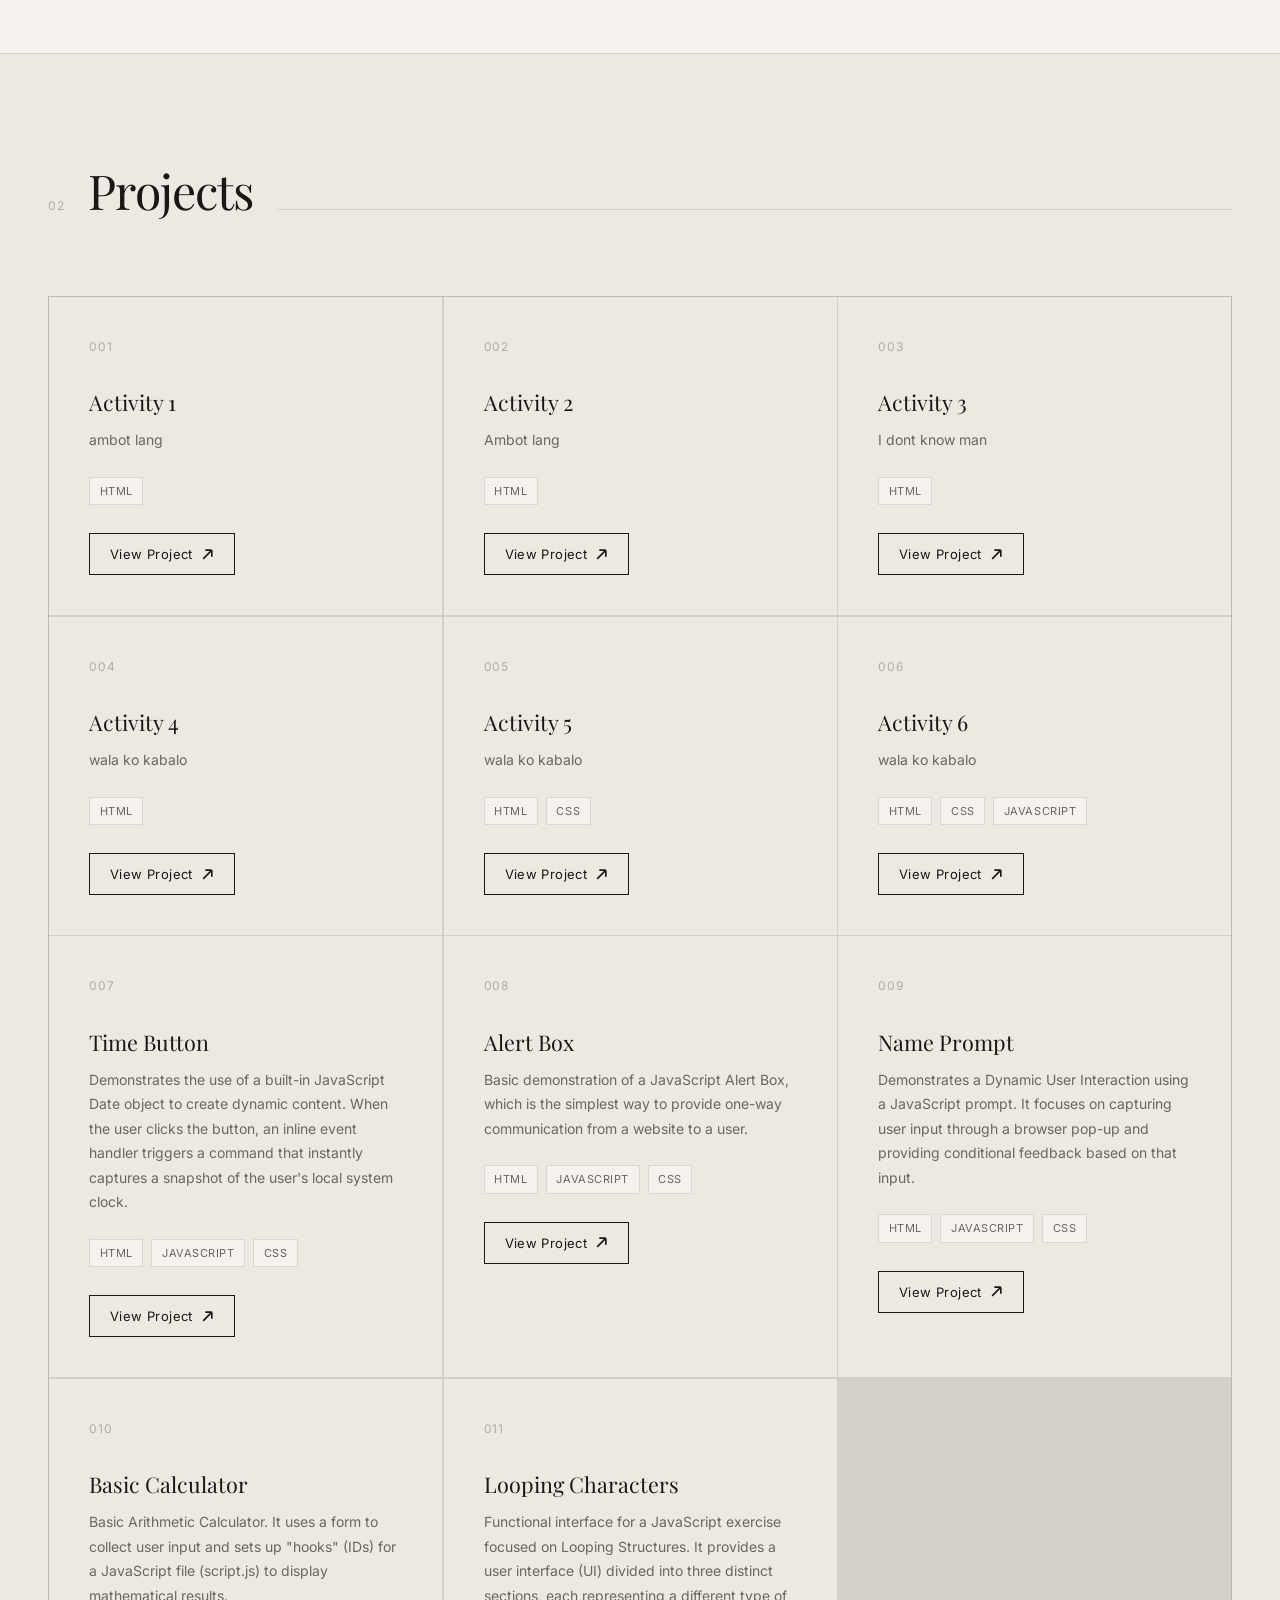
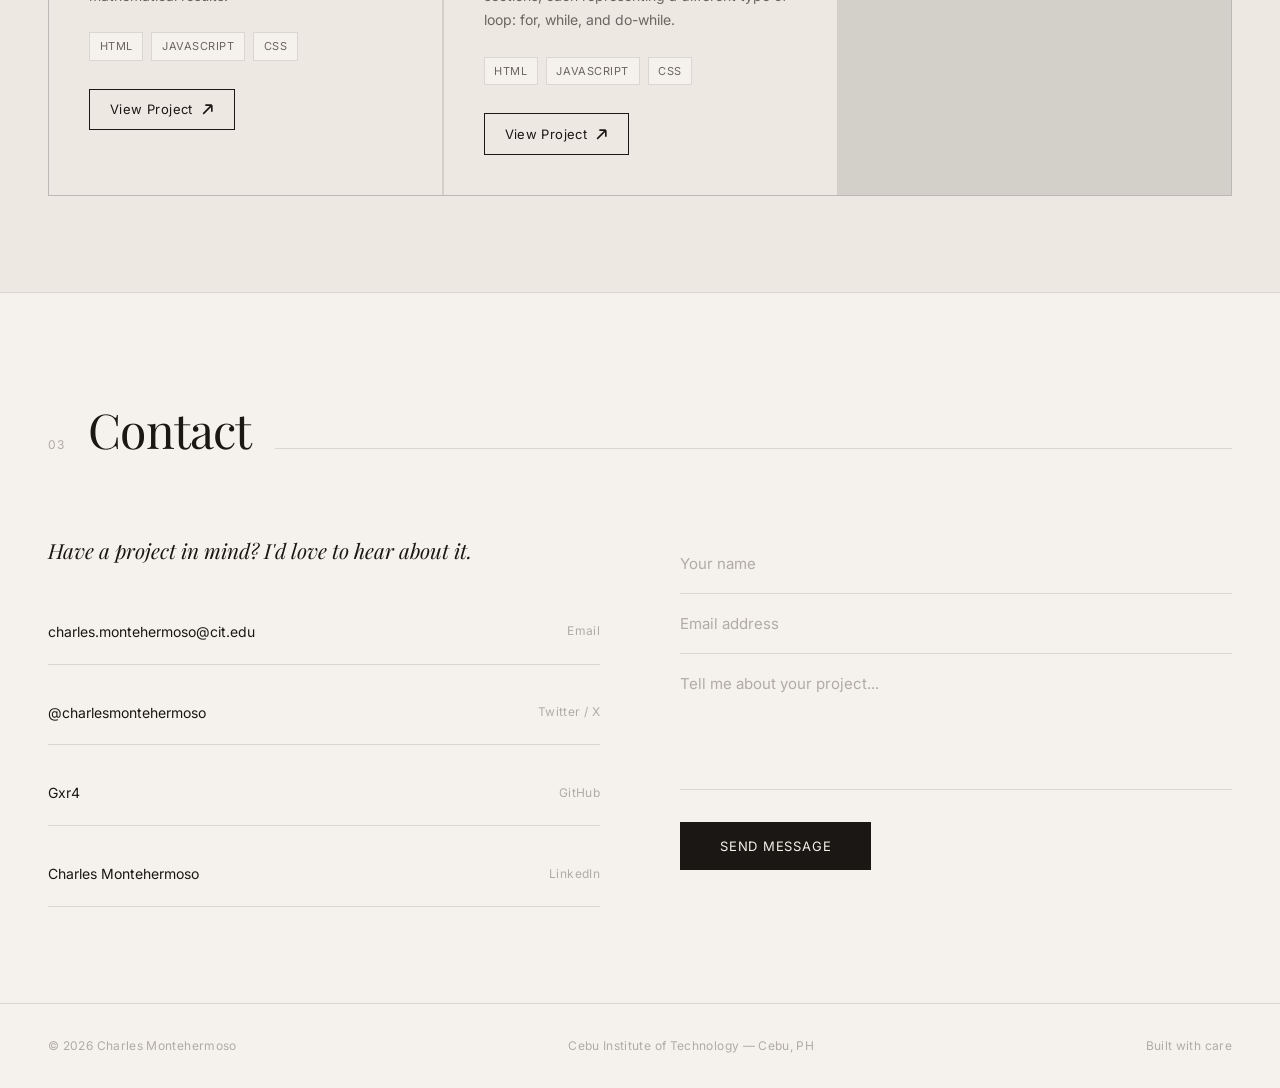
==== commit 6ee1a171: "change now" ====
--- a/index.html
+++ b/index.html
@@ -113,123 +113,118 @@
 
     <div class="project-card fade-in">
       <div class="project-num">001</div>
-      <h3 class="project-title">Lumen Design System</h3>
-      <p class="project-desc">A comprehensive design system built for a Series B fintech startup. Covers components, tokens, documentation, and accessibility standards across web and mobile.</p>
-      <div class="project-tags">
-        <span class="tag">Figma</span>
-        <span class="tag">React</span>
-        <span class="tag">Storybook</span>
-        <span class="tag">A11y</span>
+      <h3 class="project-title">Activity 1</h3>
+      <p class="project-desc">ambot lang</p>
+      <div class="project-tags">
+        <span class="tag">HTML</span>
+
       </div>
       <a class="btn-view-project" href="">View Project <svg viewBox="0 0 12 12" fill="none" stroke="currentColor" stroke-width="1.5"><path d="M2 10L10 2M10 2H4M10 2v6"/></svg></a>
     </div>
 
     <div class="project-card fade-in">
       <div class="project-num">002</div>
-      <h3 class="project-title">Meridian Dashboard</h3>
-      <p class="project-desc">Analytics platform for logistics companies tracking fleet performance in real-time. Reduced operator decision time by 40% through progressive disclosure and smart defaults.</p>
-      <div class="project-tags">
-        <span class="tag">Next.js</span>
-        <span class="tag">D3</span>
-        <span class="tag">Postgres</span>
+      <h3 class="project-title">Activity 2</h3>
+      <p class="project-desc">Ambot lang</p>
+      <div class="project-tags">
+        <span class="tag">HTML</span>
+
       </div>
       <a class="btn-view-project" href="">View Project <svg viewBox="0 0 12 12" fill="none" stroke="currentColor" stroke-width="1.5"><path d="M2 10L10 2M10 2H4M10 2v6"/></svg></a>
     </div>
 
     <div class="project-card fade-in">
       <div class="project-num">003</div>
-      <h3 class="project-title">Folio — Editorial CMS</h3>
-      <p class="project-desc">A writer-first CMS for independent publishers. Built with a focus on distraction-free writing, beautiful typography, and flexible publishing workflows.</p>
-      <div class="project-tags">
-        <span class="tag">SvelteKit</span>
-        <span class="tag">ProseMirror</span>
-        <span class="tag">Supabase</span>
+      <h3 class="project-title">Activity 3</h3>
+      <p class="project-desc">I dont know man</p>
+      <div class="project-tags">
+        <span class="tag">HTML</span>
+
       </div>
       <a class="btn-view-project" href="">View Project <svg viewBox="0 0 12 12" fill="none" stroke="currentColor" stroke-width="1.5"><path d="M2 10L10 2M10 2H4M10 2v6"/></svg></a>
     </div>
 
     <div class="project-card fade-in">
       <div class="project-num">004</div>
-      <h3 class="project-title">Terrain — Travel App</h3>
-      <p class="project-desc">Mobile-first trip planning application with offline map support. Designed for slow travelers who value depth over speed, featuring itinerary tools and local discovery.</p>
-      <div class="project-tags">
-        <span class="tag">React Native</span>
-        <span class="tag">MapLibre</span>
-        <span class="tag">TypeScript</span>
+      <h3 class="project-title">Activity 4</h3>
+      <p class="project-desc">wala ko kabalo</p>
+      <div class="project-tags">
+        <span class="tag">HTML</span>
+
       </div>
       <a class="btn-view-project" href="">View Project <svg viewBox="0 0 12 12" fill="none" stroke="currentColor" stroke-width="1.5"><path d="M2 10L10 2M10 2H4M10 2v6"/></svg></a>
     </div>
 
     <div class="project-card fade-in">
       <div class="project-num">005</div>
-      <h3 class="project-title">Open Source: Motif</h3>
-      <p class="project-desc">An animation utility library for React with a declarative API. 2.4k GitHub stars. Simplifies scroll-triggered animations, page transitions, and gesture-based interactions.</p>
-      <div class="project-tags">
-        <span class="tag">TypeScript</span>
-        <span class="tag">Web Animation API</span>
-        <span class="tag">OSS</span>
+      <h3 class="project-title">Activity 5</h3>
+      <p class="project-desc">wala ko kabalo </p>
+      <div class="project-tags">
+        <span class="tag">HTML</span>
+        <span class="tag">CSS</span>
+
       </div>
       <a class="btn-view-project" href="">View Project <svg viewBox="0 0 12 12" fill="none" stroke="currentColor" stroke-width="1.5"><path d="M2 10L10 2M10 2H4M10 2v6"/></svg></a>
     </div>
 
     <div class="project-card fade-in">
       <div class="project-num">006</div>
-      <h3 class="project-title">Stillframe — Photography</h3>
-      <p class="project-desc">E-commerce platform for fine art photographers selling limited edition prints. Focus on immersive product presentation, custom framing previews, and a seamless checkout.</p>
-      <div class="project-tags">
-        <span class="tag">Next.js</span>
-        <span class="tag">Stripe</span>
-        <span class="tag">Three.js</span>
+      <h3 class="project-title">Activity 6</h3>
+      <p class="project-desc">wala ko kabalo</p>
+      <div class="project-tags">
+        <span class="tag">HTML</span>
+        <span class="tag">CSS</span>
+        <span class="tag">JavaScript</span>
       </div>
       <a class="btn-view-project" href="">View Project <svg viewBox="0 0 12 12" fill="none" stroke="currentColor" stroke-width="1.5"><path d="M2 10L10 2M10 2H4M10 2v6"/></svg></a>
     </div>
 
     <div class="project-card fade-in">
       <div class="project-num">007</div>
-      <h3 class="project-title">Stillframe — Photography</h3>
-      <p class="project-desc">E-commerce platform for fine art photographers selling limited edition prints. Focus on immersive product presentation, custom framing previews, and a seamless checkout.</p>
-      <div class="project-tags">
-        <span class="tag">Next.js</span>
-        <span class="tag">Stripe</span>
-        <span class="tag">Three.js</span>
-      </div>
-      <a class="btn-view-project" href="">View Project <svg viewBox="0 0 12 12" fill="none" stroke="currentColor" stroke-width="1.5"><path d="M2 10L10 2M10 2H4M10 2v6"/></svg></a>
+      <h3 class="project-title">Time Button</h3>
+      <p class="project-desc">Demonstrates the use of a built-in JavaScript Date object to create dynamic content. When the user clicks the button, an inline event handler triggers a command that instantly captures a snapshot of the user's local system clock.</p>
+      <div class="project-tags">
+        <span class="tag">HTML</span>
+        <span class="tag">JavaScript</span>
+        <span class="tag">CSS</span>
+      </div>
+      <a class="btn-view-project" href="codelink/activity7.html" target="_blank" rel="noopener noreferrer">View Project <svg viewBox="0 0 12 12" fill="none" stroke="currentColor" stroke-width="1.5"><path d="M2 10L10 2M10 2H4M10 2v6"/></svg></a>
     </div>
 
     <div class="project-card fade-in">
       <div class="project-num">008</div>
-      <h3 class="project-title">Stillframe — Photography</h3>
-      <p class="project-desc">E-commerce platform for fine art photographers selling limited edition prints. Focus on immersive product presentation, custom framing previews, and a seamless checkout.</p>
-      <div class="project-tags">
-        <span class="tag">Next.js</span>
-        <span class="tag">Stripe</span>
-        <span class="tag">Three.js</span>
-      </div>
-      <a class="btn-view-project" href="">View Project <svg viewBox="0 0 12 12" fill="none" stroke="currentColor" stroke-width="1.5"><path d="M2 10L10 2M10 2H4M10 2v6"/></svg></a>
+      <h3 class="project-title">Alert Box</h3>
+      <p class="project-desc">Basic demonstration of a JavaScript Alert Box, which is the simplest way to provide one-way communication from a website to a user.</p>
+      <div class="project-tags">
+        <span class="tag">HTML</span>
+        <span class="tag">JavaScript</span>
+        <span class="tag">CSS</span>
+      </div>
+      <a class="btn-view-project" href="codelink/activity8.html" target="_blank" rel="noopener noreferrer">View Project <svg viewBox="0 0 12 12" fill="none" stroke="currentColor" stroke-width="1.5"><path d="M2 10L10 2M10 2H4M10 2v6"/></svg></a>
     </div>
 
     <div class="project-card fade-in">
       <div class="project-num">009</div>
-      <h3 class="project-title">Still — Photography</h3>
-      <p class="project-desc">E-commerce platform for fine art photographers selling limited edition prints. Focus on immersive product presentation, custom framing previews, and a seamless checkout.</p>
-      <div class="project-tags">
-        <span class="tag">Next.js</span>
-        <span class="tag">Stripe</span>
-        <span class="tag">Three.js</span>
-      </div>
-      <a class="btn-view-project" href="">View Project <svg viewBox="0 0 12 12" fill="none" stroke="currentColor" stroke-width="1.5"><path d="M2 10L10 2M10 2H4M10 2v6"/></svg></a>
+      <h3 class="project-title">Name Prompt</h3>
+      <p class="project-desc">Demonstrates a Dynamic User Interaction using a JavaScript prompt. It focuses on capturing user input through a browser pop-up and providing conditional feedback based on that input.</p>
+      <div class="project-tags">
+        <span class="tag">HTML</span>
+        <span class="tag">JavaScript</span>
+        <span class="tag">CSS</span>
+      </div>
+      <a class="btn-view-project" href="codelink/activity9.html" target="_blank" rel="noopener noreferrer">View Project <svg viewBox="0 0 12 12" fill="none" stroke="currentColor" stroke-width="1.5"><path d="M2 10L10 2M10 2H4M10 2v6"/></svg></a>
     </div>
 
     <div class="project-card fade-in">
       <div class="project-num">010</div>
-      <h3 class="project-title">Activity 11</h3>
-      <p class="project-desc">E-commerce platform for fine art photographers selling limited edition prints. Focus on immersive product presentation, custom framing previews, and a seamless checkout.</p>
-      <div class="project-tags">
-        <span class="tag">Next.js</span>
-        <span class="tag">Stripe</span>
-        <span class="tag">Three.js</span>
-      </div>
-      <a class="btn-view-project" href="">View Project <svg viewBox="0 0 12 12" fill="none" stroke="currentColor" stroke-width="1.5"><path d="M2 10L10 2M10 2H4M10 2v6"/></svg></a>
+      <h3 class="project-title">Basic Calculator</h3>
+      <p class="project-desc">Basic Arithmetic Calculator. It uses a form to collect user input and sets up "hooks" (IDs) for a JavaScript file (script.js) to display mathematical results.</p>
+      <div class="project-tags">
+        <span class="tag">HTML</span>
+        <span class="tag">JavaScript</span>
+        <span class="tag">CSS</span>
+      </div>
+      <a class="btn-view-project" href="codelink/activity10.html" target="_blank" rel="noopener noreferrer">View Project <svg viewBox="0 0 12 12" fill="none" stroke="currentColor" stroke-width="1.5"><path d="M2 10L10 2M10 2H4M10 2v6"/></svg></a>
     </div>
 
     <div class="project-card fade-in">
@@ -237,11 +232,11 @@
       <h3 class="project-title">Looping Characters</h3>
       <p class="project-desc">Functional interface for a JavaScript exercise focused on Looping Structures. It provides a user interface (UI) divided into three distinct sections, each representing a different type of loop: for, while, and do-while.</p>
       <div class="project-tags">
-        <span class="tag">Next.js</span>
-        <span class="tag">Stripe</span>
-        <span class="tag">Three.js</span>
-      </div>
-      <a class="btn-view-project" href="">View Project <svg viewBox="0 0 12 12" fill="none" stroke="currentColor" stroke-width="1.5"><path d="M2 10L10 2M10 2H4M10 2v6"/></svg></a>
+        <span class="tag">HTML</span>
+        <span class="tag">JavaScript</span>
+        <span class="tag">CSS</span>
+      </div>
+      <a class="btn-view-project" href="codelink/Activity11.html" target="_blank" rel="noopener noreferrer">View Project <svg viewBox="0 0 12 12" fill="none" stroke="currentColor" stroke-width="1.5"><path d="M2 10L10 2M10 2H4M10 2v6"/></svg></a>
     </div>
   </div>
 </section>
@@ -266,8 +261,8 @@
           <span>@charlesmontehermoso</span>
           <span>Twitter / X</span>
         </a>
-        <a class="contact-link" href="#">
-          <span>ALonelyMoose</span>
+        <a class="contact-link" href="https://github.com/gxr4" target="_blank" rel="noopener noreferrer">
+          <span>Gxr4</span>
           <span>GitHub</span>
         </a>
         <a class="contact-link" href="#">
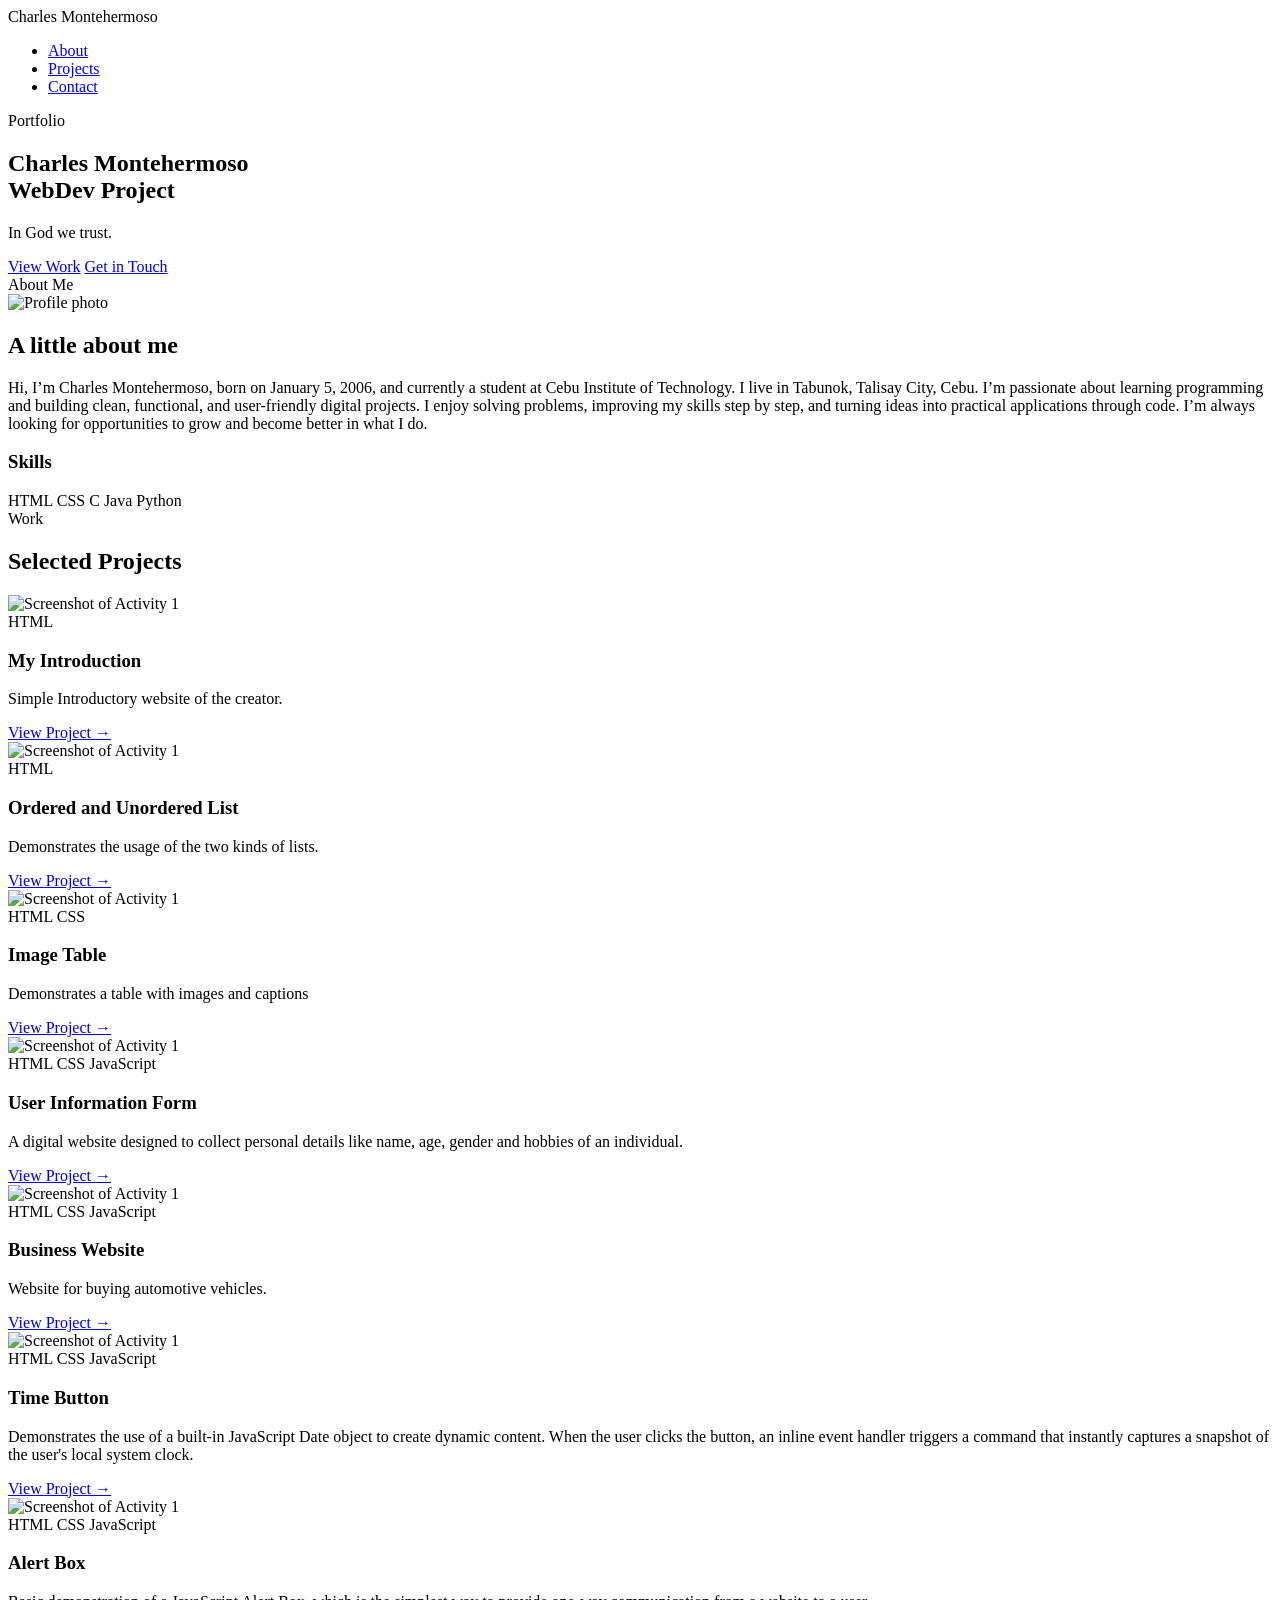
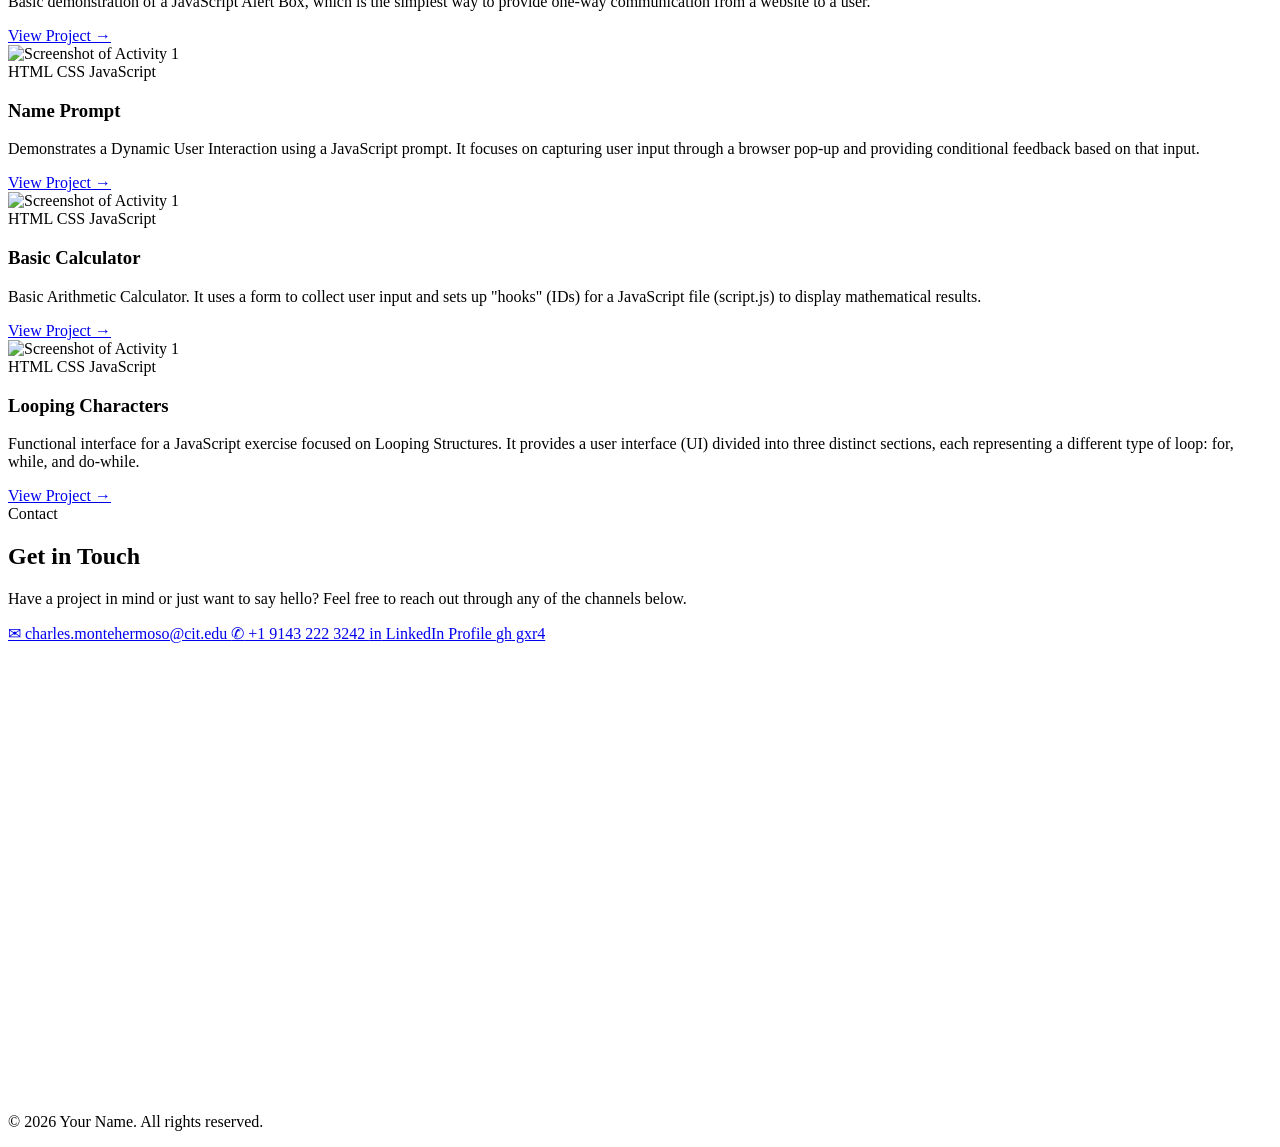
==== commit b0bcb9e2: "new website" ====
--- a/index.html
+++ b/index.html
@@ -1,304 +1,250 @@
 <!DOCTYPE html>
 <html lang="en">
 <head>
-  <meta charset="UTF-8">
-  <meta name="viewport" content="width=device-width, initial-scale=1.0">
-  <title>Portfolio — Charles Montehermoso</title>
-  <link href="https://fonts.googleapis.com/css2?family=Playfair+Display:ital,wght@0,400;0,500;1,400&family=Inter:wght@300;400;500&display=swap" rel="stylesheet">
-  <link rel="stylesheet" href="style.css">
+    <meta charset="UTF-8" />
+    <meta name="viewport" content="width=device-width, initial-scale=1.0"/>
+    <title>My Portfolio</title>
+    <link rel="stylesheet" href="styles.css" />
+    <link href="https://fonts.googleapis.com/css2?family=DM+Serif+Display&family=DM+Sans:wght@400;500&display=swap" rel="stylesheet"/>
+
 </head>
 <body>
 
+<!-- navigation bar -->
 <nav>
-  <a class="nav-logo" href="#hero">Charles Montehermoso</a>
-  <ul class="nav-links">
-    <li><a href="#about">About</a></li>
-    <li><a href="#projects">Projects</a></li>
-    <li><a href="#contact">Contact</a></li>
-  </ul>
+    <div class="logo">Charles Montehermoso</div>
+    <ul>
+        <li><a href="#about">About</a></li>
+        <li><a href="#projects">Projects</a></li>
+        <li><a href="#contact">Contact</a></li>
+    </ul>
 </nav>
 
 <!-- HERO -->
 <section id="hero">
-  <div class="hero-left">
-    <div class="hero-tag">Available for work</div>
-    <h1 class="hero-name">
-      Web<br><em>Development</em><br>Portfolio
-    </h1>
-    <p class="hero-desc">I craft digital products that sit at the intersection of thoughtful design and clean code.</p>
-    <div class="hero-cta">
-      <a class="btn-primary" href="#projects">View work</a>
-      <a class="btn-secondary" href="#contact">Get in touch</a>
-    </div>
-  </div>
-  <div class="hero-right">
-    <div class="hero-graphic"></div>
-    <div class="hero-stats">
-      <div class="stat">
-        <div class="stat-num">02+</div>
-        <div class="stat-label">Years exp.</div>
-      </div>
-      <div class="stat">
-        <div class="stat-num">11</div>
-        <div class="stat-label">Projects</div>
-      </div>
-      <div class="stat">
-        <div class="stat-num">1</div>
-        <div class="stat-label">Client</div>
-      </div>
-    </div>
-  </div>
-</section>
-
-<!-- ABOUT -->
+    <div class="section-label">Portfolio</div>
+    <h1>Charles Montehermoso<br>WebDev Project</h1>
+    <p class="tagline">In God we trust.</p>
+    <div>
+        <a href="#projects" class="btn">View Work</a>
+        <a href="#contact" class="btn btn-outline">Get in Touch</a>
+    </div>
+</section>
+
+<!-- about stuff -->
 <section id="about">
-  <div class="section-header">
-    <span class="section-num">01</span>
-    <h2 class="section-title">About</h2>
-    <div class="section-line"></div>
-  </div>
-  <div class="about-grid">
-
-    <div class="about-photo fade-in">
-      <div class="about-photo-placeholder">
-        <svg viewBox="0 0 24 24" fill="none" stroke="currentColor" stroke-width="1.2">
-          <circle cx="12" cy="8" r="4"/>
-          <path d="M4 20c0-4 3.6-7 8-7s8 3 8 7"/>
-        </svg>
-        <span>Your photo</span>
-      </div>
-    </div>
-
-    <div class="about-text fade-in">
-      <p>I'm a product designer and front-end developer who believes great interfaces should feel inevitable — like they couldn't have been built any other way.</p>
-      <p>Based in the Philippines, I work with startups and established brands globally to build products that are both functional and memorable. My process starts with understanding the people who'll use the product, then working backward to the code.</p>
-      <p>When I'm not building things, I'm writing about design systems, typography, and the philosophy of making software that respects its users.</p>
-    </div>
-
-    <div class="about-skills fade-in">
-      <h3>Craft</h3>
-      <div class="skill-row">
-        <span class="skill-name">C</span>
-        <div class="skill-bar"><div class="skill-fill" style="width:92%;animation-delay:0.1s"></div></div>
-      </div>
-      <div class="skill-row">
-        <span class="skill-name">HTML</span>
-        <div class="skill-bar"><div class="skill-fill" style="width:88%;animation-delay:0.2s"></div></div>
-      </div>
-      <div class="skill-row">
-        <span class="skill-name">Java</span>
-        <div class="skill-bar"><div class="skill-fill" style="width:82%;animation-delay:0.3s"></div></div>
-      </div>
-      <div class="skill-row">
-        <span class="skill-name">CSS</span>
-        <div class="skill-bar"><div class="skill-fill" style="width:95%;animation-delay:0.4s"></div></div>
-      </div>
-      <div class="skill-row">
-        <span class="skill-name">Python</span>
-        <div class="skill-bar"><div class="skill-fill" style="width:74%;animation-delay:0.5s"></div></div>
-      </div>
-    </div>
-
-  </div>
-</section>
-
-<!-- PROJECTS -->
+    <div class="section-label">About Me</div>
+    <div class="about-grid">
+        <div class="about-photo">
+            <img src="codelink/Image/P_20260430_144004.jpg" alt="Profile photo">
+        </div>
+        <div class="about-text">
+            <h2>A little about me</h2>
+            <p>Hi, I’m Charles Montehermoso, born on January 5, 2006, and currently a student at Cebu Institute of Technology. I live in Tabunok, Talisay City, Cebu. I’m passionate about learning programming and building clean, functional, and user-friendly digital projects.
+
+                I enjoy solving problems, improving my skills step by step, and turning ideas into practical applications through code. I’m always looking for opportunities to grow and become better in what I do.</p>
+            <p></p>
+            <p></p>
+            <div class="skills">
+                <h3>Skills</h3>
+                <div class="skill-tags">
+                    <span>HTML</span>
+                    <span>CSS</span>
+                    <span>C</span>
+                    <span>Java</span>
+                    <span>Python</span>
+                </div>
+            </div>
+        </div>
+    </div>
+</section>
+
+<!-- myproject -->
 <section id="projects">
-  <div class="section-header">
-    <span class="section-num">02</span>
-    <h2 class="section-title">Projects</h2>
-    <div class="section-line"></div>
-  </div>
-  <div class="projects-grid">
-
-    <div class="project-card fade-in">
-      <div class="project-num">001</div>
-      <h3 class="project-title">Activity 1</h3>
-      <p class="project-desc">ambot lang</p>
-      <div class="project-tags">
-        <span class="tag">HTML</span>
-
-      </div>
-      <a class="btn-view-project" href="">View Project <svg viewBox="0 0 12 12" fill="none" stroke="currentColor" stroke-width="1.5"><path d="M2 10L10 2M10 2H4M10 2v6"/></svg></a>
-    </div>
-
-    <div class="project-card fade-in">
-      <div class="project-num">002</div>
-      <h3 class="project-title">Activity 2</h3>
-      <p class="project-desc">Ambot lang</p>
-      <div class="project-tags">
-        <span class="tag">HTML</span>
-
-      </div>
-      <a class="btn-view-project" href="">View Project <svg viewBox="0 0 12 12" fill="none" stroke="currentColor" stroke-width="1.5"><path d="M2 10L10 2M10 2H4M10 2v6"/></svg></a>
-    </div>
-
-    <div class="project-card fade-in">
-      <div class="project-num">003</div>
-      <h3 class="project-title">Activity 3</h3>
-      <p class="project-desc">I dont know man</p>
-      <div class="project-tags">
-        <span class="tag">HTML</span>
-
-      </div>
-      <a class="btn-view-project" href="">View Project <svg viewBox="0 0 12 12" fill="none" stroke="currentColor" stroke-width="1.5"><path d="M2 10L10 2M10 2H4M10 2v6"/></svg></a>
-    </div>
-
-    <div class="project-card fade-in">
-      <div class="project-num">004</div>
-      <h3 class="project-title">Activity 4</h3>
-      <p class="project-desc">wala ko kabalo</p>
-      <div class="project-tags">
-        <span class="tag">HTML</span>
-
-      </div>
-      <a class="btn-view-project" href="">View Project <svg viewBox="0 0 12 12" fill="none" stroke="currentColor" stroke-width="1.5"><path d="M2 10L10 2M10 2H4M10 2v6"/></svg></a>
-    </div>
-
-    <div class="project-card fade-in">
-      <div class="project-num">005</div>
-      <h3 class="project-title">Activity 5</h3>
-      <p class="project-desc">wala ko kabalo </p>
-      <div class="project-tags">
-        <span class="tag">HTML</span>
-        <span class="tag">CSS</span>
-
-      </div>
-      <a class="btn-view-project" href="">View Project <svg viewBox="0 0 12 12" fill="none" stroke="currentColor" stroke-width="1.5"><path d="M2 10L10 2M10 2H4M10 2v6"/></svg></a>
-    </div>
-
-    <div class="project-card fade-in">
-      <div class="project-num">006</div>
-      <h3 class="project-title">Activity 6</h3>
-      <p class="project-desc">wala ko kabalo</p>
-      <div class="project-tags">
-        <span class="tag">HTML</span>
-        <span class="tag">CSS</span>
-        <span class="tag">JavaScript</span>
-      </div>
-      <a class="btn-view-project" href="">View Project <svg viewBox="0 0 12 12" fill="none" stroke="currentColor" stroke-width="1.5"><path d="M2 10L10 2M10 2H4M10 2v6"/></svg></a>
-    </div>
-
-    <div class="project-card fade-in">
-      <div class="project-num">007</div>
-      <h3 class="project-title">Time Button</h3>
-      <p class="project-desc">Demonstrates the use of a built-in JavaScript Date object to create dynamic content. When the user clicks the button, an inline event handler triggers a command that instantly captures a snapshot of the user's local system clock.</p>
-      <div class="project-tags">
-        <span class="tag">HTML</span>
-        <span class="tag">JavaScript</span>
-        <span class="tag">CSS</span>
-      </div>
-      <a class="btn-view-project" href="codelink/activity7.html" target="_blank" rel="noopener noreferrer">View Project <svg viewBox="0 0 12 12" fill="none" stroke="currentColor" stroke-width="1.5"><path d="M2 10L10 2M10 2H4M10 2v6"/></svg></a>
-    </div>
-
-    <div class="project-card fade-in">
-      <div class="project-num">008</div>
-      <h3 class="project-title">Alert Box</h3>
-      <p class="project-desc">Basic demonstration of a JavaScript Alert Box, which is the simplest way to provide one-way communication from a website to a user.</p>
-      <div class="project-tags">
-        <span class="tag">HTML</span>
-        <span class="tag">JavaScript</span>
-        <span class="tag">CSS</span>
-      </div>
-      <a class="btn-view-project" href="codelink/activity8.html" target="_blank" rel="noopener noreferrer">View Project <svg viewBox="0 0 12 12" fill="none" stroke="currentColor" stroke-width="1.5"><path d="M2 10L10 2M10 2H4M10 2v6"/></svg></a>
-    </div>
-
-    <div class="project-card fade-in">
-      <div class="project-num">009</div>
-      <h3 class="project-title">Name Prompt</h3>
-      <p class="project-desc">Demonstrates a Dynamic User Interaction using a JavaScript prompt. It focuses on capturing user input through a browser pop-up and providing conditional feedback based on that input.</p>
-      <div class="project-tags">
-        <span class="tag">HTML</span>
-        <span class="tag">JavaScript</span>
-        <span class="tag">CSS</span>
-      </div>
-      <a class="btn-view-project" href="codelink/activity9.html" target="_blank" rel="noopener noreferrer">View Project <svg viewBox="0 0 12 12" fill="none" stroke="currentColor" stroke-width="1.5"><path d="M2 10L10 2M10 2H4M10 2v6"/></svg></a>
-    </div>
-
-    <div class="project-card fade-in">
-      <div class="project-num">010</div>
-      <h3 class="project-title">Basic Calculator</h3>
-      <p class="project-desc">Basic Arithmetic Calculator. It uses a form to collect user input and sets up "hooks" (IDs) for a JavaScript file (script.js) to display mathematical results.</p>
-      <div class="project-tags">
-        <span class="tag">HTML</span>
-        <span class="tag">JavaScript</span>
-        <span class="tag">CSS</span>
-      </div>
-      <a class="btn-view-project" href="codelink/activity10.html" target="_blank" rel="noopener noreferrer">View Project <svg viewBox="0 0 12 12" fill="none" stroke="currentColor" stroke-width="1.5"><path d="M2 10L10 2M10 2H4M10 2v6"/></svg></a>
-    </div>
-
-    <div class="project-card fade-in">
-      <div class="project-num">011</div>
-      <h3 class="project-title">Looping Characters</h3>
-      <p class="project-desc">Functional interface for a JavaScript exercise focused on Looping Structures. It provides a user interface (UI) divided into three distinct sections, each representing a different type of loop: for, while, and do-while.</p>
-      <div class="project-tags">
-        <span class="tag">HTML</span>
-        <span class="tag">JavaScript</span>
-        <span class="tag">CSS</span>
-      </div>
-      <a class="btn-view-project" href="codelink/Activity11.html" target="_blank" rel="noopener noreferrer">View Project <svg viewBox="0 0 12 12" fill="none" stroke="currentColor" stroke-width="1.5"><path d="M2 10L10 2M10 2H4M10 2v6"/></svg></a>
-    </div>
-  </div>
+    <div class="section-label">Work</div>
+    <h2>Selected Projects</h2>
+    <div class="projects-grid">
+
+        <div class="project-card">
+            <div class="project-img">
+                <img src="codelink/Image/screen1.png" alt="Screenshot of Activity 1">
+            </div>
+            <div class="project-info">
+                <span class="project-tag">HTML</span>
+                <h3>My Introduction</h3>
+                <p>Simple Introductory website of the creator.</p>
+                <a href="codelink/activity1.html" target="_blank" rel="noopener noreferrer">View Project →</a>
+            </div>
+        </div>
+
+        <div class="project-card">
+            <div class="project-img">
+                <img src="codelink/Image/screen1%20(2).png" alt="Screenshot of Activity 1"/>
+            </div>
+            <div class="project-info">
+                <span class="project-tag">HTML</span>
+                <h3>Ordered and Unordered List</h3>
+                <p>Demonstrates the usage of the two kinds of lists.</p>
+                <a href="codelink/activity2.html" target="_blank" rel="noopener noreferrer">View Project →</a>
+            </div>
+        </div>
+
+        <div class="project-card">
+            <div class="project-img">
+                <img src="codelink/Image/screen1%20(3).png" alt="Screenshot of Activity 1">
+            </div>
+            <div class="project-info">
+                <span class="project-tag">HTML</span>
+                <span class="project-tag">CSS</span>
+                <h3>Image Table</h3>
+                <p>Demonstrates a table with images and captions</p>
+                <a href="codelink/activity3.html" target="_blank" rel="noopener noreferrer">View Project →</a>
+            </div>
+        </div>
+
+        <div class="project-card">
+            <div class="project-img">
+                <img src="codelink/Image/screen1%20(4).png" alt="Screenshot of Activity 1">
+            </div>
+            <div class="project-info">
+                <span class="project-tag">HTML</span>
+                <span class="project-tag">CSS</span>
+                <span class="project-tag">JavaScript</span>
+                <h3>User Information Form</h3>
+                <p>A digital website designed to collect personal details like name, age, gender and hobbies of an individual.</p>
+                <a href="codelink/activity4.html" target="_blank" rel="noopener noreferrer">View Project →</a>
+            </div>
+        </div>
+
+        <div class="project-card">
+            <div class="project-img">
+                <img src="codelink/Image/Screenshot%202026-05-05%20225842.png" alt="Screenshot of Activity 1">
+            </div>
+            <div class="project-info">
+                <span class="project-tag">HTML</span>
+                <span class="project-tag">CSS</span>
+                <span class="project-tag">JavaScript</span>
+                <h3>Business Website</h3>
+                <p>Website for buying automotive vehicles.</p>
+                <a href="https://businessweb-two.vercel.app/" target="_blank" rel="noopener noreferrer">View Project →</a>
+            </div>
+        </div>
+
+        <div class="project-card">
+            <div class="project-img">
+                <img src="codelink/Image/screen1%20(5).png" alt="Screenshot of Activity 1">
+            </div>
+            <div class="project-info">
+                <span class="project-tag">HTML</span>
+                <span class="project-tag">CSS</span>
+                <span class="project-tag">JavaScript</span>
+                <h3>Time Button</h3>
+                <p>Demonstrates the use of a built-in JavaScript Date object to create dynamic content. When the user clicks the button, an inline event handler triggers a command that instantly captures a snapshot of the user's local system clock.</p>
+                <a href="codelink/activity7.html" target="_blank" rel="noopener noreferrer">View Project →</a>
+            </div>
+        </div>
+
+        <div class="project-card">
+            <div class="project-img">
+                <img src="codelink/Image/screen1%20(6).png" alt="Screenshot of Activity 1">
+            </div>
+            <div class="project-info">
+                <span class="project-tag">HTML</span>
+                <span class="project-tag">CSS</span>
+                <span class="project-tag">JavaScript</span>
+                <h3>Alert Box</h3>
+                <p>Basic demonstration of a JavaScript Alert Box, which is the simplest way to provide one-way communication from a website to a user.</p>
+                <a href="codelink/activity8.html" target="_blank" rel="noopener noreferrer">View Project →</a>
+            </div>
+        </div>
+
+        <div class="project-card">
+            <div class="project-img">
+                <img src="codelink/Image/name.png" alt="Screenshot of Activity 1">
+            </div>
+            <div class="project-info">
+                <span class="project-tag">HTML</span>
+                <span class="project-tag">CSS</span>
+                <span class="project-tag">JavaScript</span>
+                <h3>Name Prompt</h3>
+                <p>Demonstrates a Dynamic User Interaction using a JavaScript prompt. It focuses on capturing user input through a browser pop-up and providing conditional feedback based on that input.</p>
+                <a href="codelink/activity9.html" target="_blank" rel="noopener noreferrer">View Project →</a>
+            </div>
+        </div>
+
+        <div class="project-card">
+            <div class="project-img">
+                <img src="codelink/Image/screen1%20(7).png" alt="Screenshot of Activity 1">
+            </div>
+            <div class="project-info">
+                <span class="project-tag">HTML</span>
+                <span class="project-tag">CSS</span>
+                <span class="project-tag">JavaScript</span>
+                <h3>Basic Calculator</h3>
+                <p>Basic Arithmetic Calculator. It uses a form to collect user input and sets up "hooks" (IDs) for a JavaScript file (script.js) to display mathematical results.</p>
+                <a href="codelink/activity10.html" target="_blank" rel="noopener noreferrer">View Project →</a>
+            </div>
+        </div>
+
+        <div class="project-card">
+            <div class="project-img">
+                <img src="codelink/Image/screen1%20(8).png" alt="Screenshot of Activity 1">
+            </div>
+            <div class="project-info">
+                <span class="project-tag">HTML</span>
+                <span class="project-tag">CSS</span>
+                <span class="project-tag">JavaScript</span>
+                <h3>Looping Characters</h3>
+                <p>Functional interface for a JavaScript exercise focused on Looping Structures. It provides a user interface (UI) divided into three distinct sections, each representing a different type of loop: for, while, and do-while.</p>
+                <a href="codelink/Activity11.html" target="_blank" rel="noopener noreferrer">View Project →</a>
+            </div>
+        </div>
+
+    </div>
 </section>
 
 <!-- CONTACT -->
 <section id="contact">
-  <div class="section-header">
-    <span class="section-num">03</span>
-    <h2 class="section-title">Contact</h2>
-    <div class="section-line"></div>
-  </div>
-  <div class="contact-grid">
-
-    <div class="fade-in">
-      <p class="contact-intro">Have a project in mind? I'd love to hear about it.</p>
-      <div class="contact-links">
-        <a class="contact-link" href="mailto:charles.montehermoso@cit.edu">
-          <span>charles.montehermoso@cit.edu</span>
-          <span>Email</span>
-        </a>
-        <a class="contact-link" href="#">
-          <span>@charlesmontehermoso</span>
-          <span>Twitter / X</span>
-        </a>
-        <a class="contact-link" href="https://github.com/gxr4" target="_blank" rel="noopener noreferrer">
-          <span>Gxr4</span>
-          <span>GitHub</span>
-        </a>
-        <a class="contact-link" href="#">
-          <span>Charles Montehermoso</span>
-          <span>LinkedIn</span>
-        </a>
-      </div>
-    </div>
-
-    <div class="contact-form fade-in">
-      <input class="form-field" type="text" placeholder="Your name">
-      <input class="form-field" type="email" placeholder="Email address">
-      <textarea class="form-field" rows="5" placeholder="Tell me about your project..."></textarea>
-      <button class="form-submit" onclick="this.textContent='Sent ✓';this.style.background='#2a7a4a'">Send message</button>
-    </div>
-
-  </div>
-</section>
-
+    <div class="section-label">Contact</div>
+    <h2>Get in Touch</h2>
+    <div class="contact-grid">
+        <div class="contact-info">
+            <p>Have a project in mind or just want to say hello? Feel free to reach out through any of the channels below.</p>
+            <div class="contact-links">
+                <a href="mailto:charles.montehermoso@cit.edu">
+                    <span class="icon">✉</span>
+                    charles.montehermoso@cit.edu
+                </a>
+                <a href="tel:+9142223242">
+                    <span class="icon">✆</span>
+                    +1 9143 222 3242
+                </a>
+                <a href="#" target="_blank">
+                    <span class="icon">in</span>
+                    LinkedIn Profile
+                </a>
+                <a href="https://github.com/gxr4" target="_blank">
+                    <span class="icon">gh</span>
+                    gxr4
+                </a>
+            </div>
+        </div>
+        <!-- Replace the src below with your own Google Maps embed URL -->
+        <div class="map-container">
+            <iframe
+                    src="https://www.google.com/maps/embed?pb=!1m14!1m12!1m3!1d2334.412896138303!2d123.84472691876952!3d10.261686681432769!2m3!1f0!2f0!3f0!3m2!1i1024!2i768!4f13.1!5e0!3m2!1sen!2sph!4v1777994672112!5m2!1sen!2sph" width="600" height="450" style="border:0;" allowfullscreen="" loading="lazy" referrerpolicy="no-referrer-when-downgrade">
+                    allowfullscreen=""
+                    loading="lazy"
+                    referrerpolicy="no-referrer-when-downgrade">
+            </iframe>
+        </div>
+    </div>
+</section>
+
+<!-- FOOTER -->
 <footer>
-  <span>© 2026 Charles Montehermoso</span>
-  <span>Cebu Institute of Technology — Cebu, PH</span>
-  <span>Built with care</span>
+    <p>© 2026 Your Name. All rights reserved.</p>
 </footer>
 
-<script>
-  const observer = new IntersectionObserver((entries) => {
-    entries.forEach((entry, i) => {
-      if (entry.isIntersecting) {
-        setTimeout(() => entry.target.classList.add('visible'), i * 80);
-      }
-    });
-  }, { threshold: 0.1 });
-
-  document.querySelectorAll('.fade-in').forEach(el => observer.observe(el));
-</script>
-
 </body>
-</html>
+</html>
